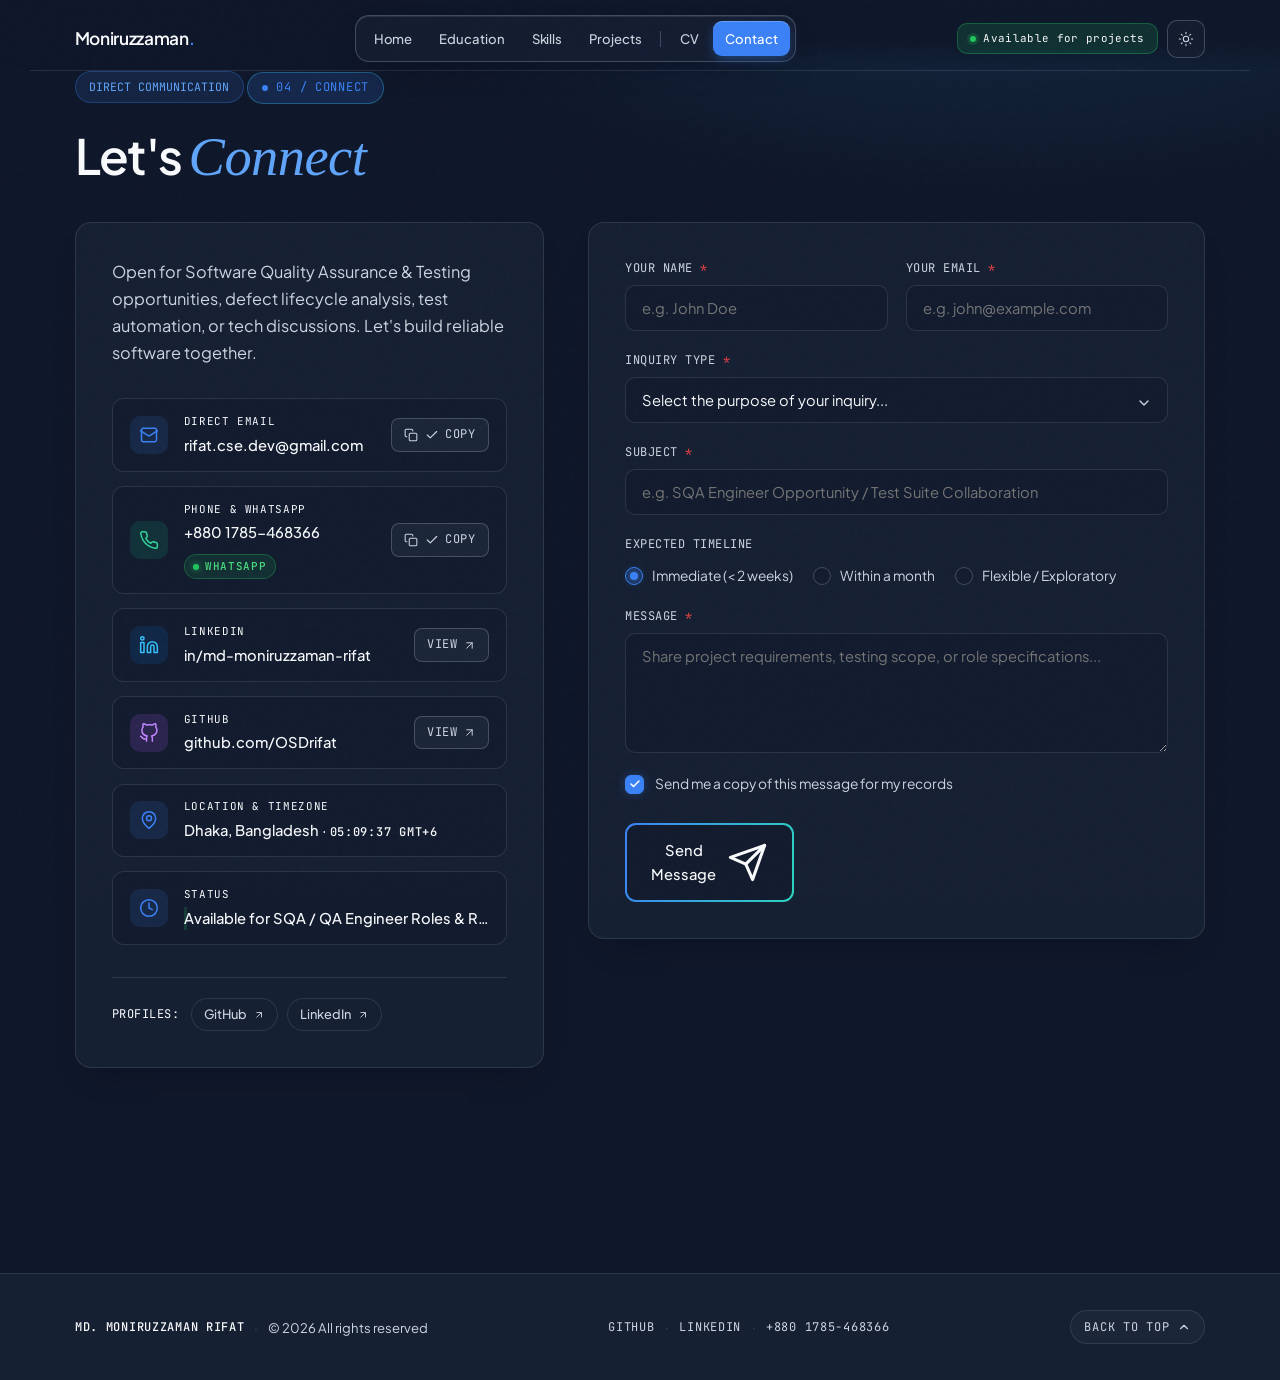
==== contact.html @ f6338078 "Implement multi-page architecture with education, projects, contact pages and STLC workflow" ====
<!DOCTYPE html>
<html lang="en" data-theme="dark">
<head>
  <meta charset="UTF-8" />
  <meta name="viewport" content="width=device-width, initial-scale=1.0" />
  <title>Contact &amp; Connect — Md. Moniruzzaman Rifat</title>
  <meta
    name="description"
    content="Get in touch with Md. Moniruzzaman Rifat for Software Quality Assurance, testing collaboration, remote projects, and tech inquiries."
  />

  <link rel="icon" type="image/svg+xml" href="favicon.svg" />

  <!-- Preconnect to Google Fonts -->
  <link rel="preconnect" href="https://fonts.googleapis.com" />
  <link rel="preconnect" href="https://fonts.gstatic.com" crossorigin />
  <link
    href="https://fonts.googleapis.com/css2?family=Plus+Jakarta+Sans:ital,wght@0,300;0,400;0,500;0,600;0,700;0,800;1,400;1,600&family=JetBrains+Mono:wght@400;500;600&display=swap"
    rel="stylesheet"
  />

  <link rel="stylesheet" href="css/styles.css?v=43" />
</head>
<body data-page="contact">
  <!-- Subtle paper-grain texture -->
  <div class="grain-overlay" aria-hidden="true"></div>

  <!-- =======================================================================
       Header / Floating Architectural Dock Navigation
       ======================================================================= -->
  <header class="site-header">
    <div class="container header-inner">
      <a href="index.html" class="brand" aria-label="Home">
        <span id="brand-name">Moniruzzaman</span><span class="brand-dot">.</span>
      </a>

      <nav class="nav-dock" aria-label="Primary Navigation">
        <div class="dock-track" id="dock-track">
          <span class="dock-indicator" id="dock-indicator" aria-hidden="true"></span>
          <a href="index.html" class="dock-link">Home</a>
          <a href="education.html" class="dock-link">Education</a>
          <a href="index.html#skills" class="dock-link">Skills</a>
          <a href="projects.html" class="dock-link">Projects</a>
          <span class="dock-divider" aria-hidden="true"></span>
          <a href="index.html#top" class="dock-link" id="dock-cv">CV</a>
          <a href="contact.html" class="dock-link is-active" aria-current="page">Contact</a>
        </div>
      </nav>

      <div class="header-actions">
        <div class="availability-pill" title="Current work status">
          <span class="status-dot" aria-hidden="true"></span>
          <span class="availability-text" id="availability-text">Available for projects</span>
        </div>

        <button
          type="button"
          class="icon-btn"
          id="theme-toggle"
          aria-label="Toggle color theme"
          title="Toggle theme (T)"
        >
          <!-- Sun Icon -->
          <svg id="icon-sun" viewBox="0 0 24 24" fill="none" stroke="currentColor" stroke-width="1.6" stroke-linecap="round" stroke-linejoin="round" style="display: none;">
            <circle cx="12" cy="12" r="4"></circle>
            <path d="M12 2v2M12 20v2M4.93 4.93l1.41 1.41M17.66 17.66l1.41 1.41M2 12h2M20 12h2M6.34 17.66l-1.41 1.41M19.07 4.93l-1.41 1.41"></path>
          </svg>
          <!-- Moon Icon -->
          <svg id="icon-moon" viewBox="0 0 24 24" fill="none" stroke="currentColor" stroke-width="1.6" stroke-linecap="round" stroke-linejoin="round">
            <path d="M21 12.79A9 9 0 1 1 11.21 3 7 7 0 0 0 21 12.79z"></path>
          </svg>
        </button>

        <button
          type="button"
          class="icon-btn menu-toggle"
          id="menu-toggle"
          aria-label="Open navigation menu"
          aria-expanded="false"
          aria-controls="mobile-drawer"
        >
          <svg viewBox="0 0 24 24" fill="none" stroke="currentColor" stroke-width="1.6" stroke-linecap="round">
            <line x1="4" y1="8" x2="20" y2="8"></line>
            <line x1="4" y1="16" x2="20" y2="16"></line>
          </svg>
        </button>
      </div>
    </div>

    <!-- Mobile Navigation Drawer -->
    <div class="mobile-drawer" id="mobile-drawer">
      <div class="container mobile-drawer-inner">
        <a href="index.html" class="drawer-link">Home</a>
        <a href="education.html" class="drawer-link">Education</a>
        <a href="index.html#skills" class="drawer-link">Skills</a>
        <a href="projects.html" class="drawer-link">Projects</a>
        <a href="contact.html" class="drawer-link is-active" aria-current="page">Contact</a>
      </div>
    </div>
  </header>

  <!-- =======================================================================
       Main Content — Dedicated Contact Page
       ======================================================================= -->
  <main>
    <section id="contact" class="container section-block page-header-spacing" aria-labelledby="contact-title">
      <div class="skills-header reveal-on-scroll">
        <div>
          <span class="subpage-badge">DIRECT COMMUNICATION</span>
          <p class="hero-eyebrow mono" id="contact-eyebrow">03 / Connect</p>
          <h1 class="section-title" id="contact-title">
            Let's <em>Connect</em>
          </h1>
        </div>
      </div>

      <div class="contact-layout">
        <!-- Left Column: Direct Channels & Verified Handles -->
        <div class="contact-info-card reveal-on-scroll">
          <p class="contact-lead" id="contact-lead">
            Open for Software Quality Assurance &amp; Testing opportunities, defect lifecycle analysis, test automation, or tech discussions. Let's build reliable software together.
          </p>

          <div class="contact-channels">
            <!-- Direct Email Card with One-Click Copy -->
            <div class="contact-channel-item">
              <div class="contact-channel-icon" aria-hidden="true">
                <svg viewBox="0 0 24 24" fill="none" stroke="currentColor" stroke-width="1.8" stroke-linecap="round" stroke-linejoin="round">
                  <rect x="3" y="4" width="18" height="16" rx="2"></rect>
                  <path d="m22 7-8.97 5.7a1.94 1.94 0 0 1-2.06 0L2 7"></path>
                </svg>
              </div>
              <div class="contact-channel-body">
                <span class="contact-channel-label mono">Direct Email</span>
                <a href="mailto:rifat.cse.dev@gmail.com" class="contact-channel-val" id="contact-email-link">rifat.cse.dev@gmail.com</a>
              </div>
              <button type="button" class="contact-copy-btn" id="contact-copy-btn" title="Copy email address" aria-label="Copy email address">
                <svg class="copy-icon-idle" viewBox="0 0 24 24" fill="none" stroke="currentColor" stroke-width="1.8" stroke-linecap="round" stroke-linejoin="round">
                  <rect x="9" y="9" width="13" height="13" rx="2" ry="2"></rect>
                  <path d="M5 15H4a2 2 0 0 1-2-2V4a2 2 0 0 1 2-2h9a2 2 0 0 1 2 2v1"></path>
                </svg>
                <svg class="copy-icon-done" viewBox="0 0 24 24" fill="none" stroke="currentColor" stroke-width="2" stroke-linecap="round" stroke-linejoin="round" hidden>
                  <polyline points="20 6 9 17 4 12"></polyline>
                </svg>
                <span class="copy-text mono" id="contact-copy-text">Copy</span>
              </button>
            </div>

            <!-- Phone & WhatsApp Card with One-Click Copy & Direct WhatsApp Link -->
            <div class="contact-channel-item">
              <div class="contact-channel-icon contact-icon-phone" aria-hidden="true">
                <svg viewBox="0 0 24 24" fill="none" stroke="currentColor" stroke-width="1.8" stroke-linecap="round" stroke-linejoin="round">
                  <path d="M22 16.92v3a2 2 0 0 1-2.18 2 19.79 19.79 0 0 1-8.63-3.07 19.5 19.5 0 0 1-6-6 19.79 19.79 0 0 1-3.07-8.67A2 2 0 0 1 4.11 2h3a2 2 0 0 1 2 1.72 12.84 12.84 0 0 0 .7 2.81 2 2 0 0 1-.45 2.11L8.09 9.91a16 16 0 0 0 6 6l1.27-1.27a2 2 0 0 1 2.11-.45 12.84 12.84 0 0 0 2.81.7A2 2 0 0 1 22 16.92z"></path>
                </svg>
              </div>
              <div class="contact-channel-body">
                <span class="contact-channel-label mono">Phone &amp; WhatsApp</span>
                <div class="contact-channel-val-group">
                  <a href="tel:+8801785468366" class="contact-channel-val" id="contact-phone-link">+880 1785-468366</a>
                  <a href="https://wa.me/8801785468366" target="_blank" rel="noopener noreferrer" class="contact-wa-pill mono" title="Direct chat on WhatsApp">
                    <span class="wa-dot" aria-hidden="true"></span>WhatsApp
                  </a>
                </div>
              </div>
              <button type="button" class="contact-copy-btn" id="contact-copy-phone-btn" title="Copy phone number" aria-label="Copy phone number">
                <svg class="copy-icon-idle" viewBox="0 0 24 24" fill="none" stroke="currentColor" stroke-width="1.8" stroke-linecap="round" stroke-linejoin="round">
                  <rect x="9" y="9" width="13" height="13" rx="2" ry="2"></rect>
                  <path d="M5 15H4a2 2 0 0 1-2-2V4a2 2 0 0 1 2-2h9a2 2 0 0 1 2 2v1"></path>
                </svg>
                <svg class="copy-icon-done" viewBox="0 0 24 24" fill="none" stroke="currentColor" stroke-width="2" stroke-linecap="round" stroke-linejoin="round" hidden>
                  <polyline points="20 6 9 17 4 12"></polyline>
                </svg>
                <span class="copy-text mono" id="contact-copy-phone-text">Copy</span>
              </button>
            </div>

            <!-- LinkedIn Profile Card -->
            <div class="contact-channel-item">
              <div class="contact-channel-icon contact-icon-linkedin" aria-hidden="true">
                <svg viewBox="0 0 24 24" fill="none" stroke="currentColor" stroke-width="1.8" stroke-linecap="round" stroke-linejoin="round">
                  <path d="M16 8a6 6 0 0 1 6 6v7h-4v-7a2 2 0 0 0-2-2 2 2 0 0 0-2 2v7h-4v-7a6 6 0 0 1 6-6z"></path>
                  <rect x="2" y="9" width="4" height="12"></rect>
                  <circle cx="4" cy="4" r="2"></circle>
                </svg>
              </div>
              <div class="contact-channel-body">
                <span class="contact-channel-label mono">LinkedIn</span>
                <a href="https://www.linkedin.com/in/md-moniruzzaman-rifat-4876a92b9/" target="_blank" rel="noopener noreferrer" class="contact-channel-val" id="contact-linkedin-link">
                  in/md-moniruzzaman-rifat
                </a>
              </div>
              <a href="https://www.linkedin.com/in/md-moniruzzaman-rifat-4876a92b9/" target="_blank" rel="noopener noreferrer" class="contact-channel-action-btn mono" title="Open LinkedIn Profile">
                <span>View</span>
                <svg viewBox="0 0 24 24" fill="none" stroke="currentColor" stroke-width="1.8" stroke-linecap="round" stroke-linejoin="round">
                  <line x1="7" y1="17" x2="17" y2="7"></line>
                  <polyline points="7 7 17 7 17 17"></polyline>
                </svg>
              </a>
            </div>

            <!-- GitHub Profile Card -->
            <div class="contact-channel-item">
              <div class="contact-channel-icon contact-icon-github" aria-hidden="true">
                <svg viewBox="0 0 24 24" fill="none" stroke="currentColor" stroke-width="1.8" stroke-linecap="round" stroke-linejoin="round">
                  <path d="M9 19c-5 1.5-5-2.5-7-3m14 6v-3.87a3.37 3.37 0 0 0-.94-2.61c3.14-.35 6.44-1.54 6.44-7A5.44 5.44 0 0 0 20 4.77 5.07 5.07 0 0 0 19.91 1S18.73.65 16 2.48a13.38 13.38 0 0 0-7 0C6.27.65 5.09 1 5.09 1A5.07 5.07 0 0 0 5 4.77a5.44 5.44 0 0 0-1.5 3.78c0 5.42 3.3 6.61 6.44 7A3.37 3.37 0 0 0 9 18.13V22"></path>
                </svg>
              </div>
              <div class="contact-channel-body">
                <span class="contact-channel-label mono">GitHub</span>
                <a href="https://github.com/OSDrifat?tab=overview&from=2026-10-01&to=2026-10-21" target="_blank" rel="noopener noreferrer" class="contact-channel-val" id="contact-github-link">
                  github.com/OSDrifat
                </a>
              </div>
              <a href="https://github.com/OSDrifat?tab=overview&from=2026-10-01&to=2026-10-21" target="_blank" rel="noopener noreferrer" class="contact-channel-action-btn mono" title="Open GitHub Profile">
                <span>View</span>
                <svg viewBox="0 0 24 24" fill="none" stroke="currentColor" stroke-width="1.8" stroke-linecap="round" stroke-linejoin="round">
                  <line x1="7" y1="17" x2="17" y2="7"></line>
                  <polyline points="7 7 17 7 17 17"></polyline>
                </svg>
              </a>
            </div>

            <!-- Location & Timezone Card -->
            <div class="contact-channel-item">
              <div class="contact-channel-icon" aria-hidden="true">
                <svg viewBox="0 0 24 24" fill="none" stroke="currentColor" stroke-width="1.8" stroke-linecap="round" stroke-linejoin="round">
                  <path d="M20 10c0 6-8 12-8 12s-8-6-8-12a8 8 0 0 1 16 0Z"></path>
                  <circle cx="12" cy="10" r="3"></circle>
                </svg>
              </div>
              <div class="contact-channel-body">
                <span class="contact-channel-label mono">Location &amp; Timezone</span>
                <span class="contact-channel-val">Dhaka, Bangladesh · <span class="mono tabular" id="contact-live-clock">--:--:-- GMT+6</span></span>
              </div>
            </div>

            <!-- Availability Status Badge -->
            <div class="contact-channel-item">
              <div class="contact-channel-icon" aria-hidden="true">
                <svg viewBox="0 0 24 24" fill="none" stroke="currentColor" stroke-width="1.8" stroke-linecap="round" stroke-linejoin="round">
                  <circle cx="12" cy="12" r="10"></circle>
                  <polyline points="12 6 12 12 16 14"></polyline>
                </svg>
              </div>
              <div class="contact-channel-body">
                <span class="contact-channel-label mono">Status</span>
                <span class="contact-channel-val">
                  <span class="status-dot" aria-hidden="true"></span>
                  Available for SQA / QA Engineer Roles &amp; Remote Projects
                </span>
              </div>
            </div>
          </div>

          <!-- Social Links Pill Row -->
          <div class="contact-socials-row">
            <span class="mono contact-socials-label">Profiles:</span>
            <div class="contact-socials-list" id="contact-socials-list"></div>
          </div>
        </div>

        <!-- Right Column: Interactive Form -->
        <div class="contact-form-card reveal-on-scroll">
          <form class="contact-form" id="contact-form" novalidate>
            <div class="form-row">
              <div class="form-group">
                <label for="contact-name" class="form-label mono">Your Name <span class="req">*</span></label>
                <input
                  type="text"
                  id="contact-name"
                  name="name"
                  class="form-input"
                  placeholder="e.g. John Doe"
                  required
                  autocomplete="name"
                />
              </div>
              <div class="form-group">
                <label for="contact-sender-email" class="form-label mono">Your Email <span class="req">*</span></label>
                <input
                  type="email"
                  id="contact-sender-email"
                  name="email"
                  class="form-input"
                  placeholder="e.g. john@example.com"
                  required
                  autocomplete="email"
                />
              </div>
            </div>

            <!-- Inquiry Type Dropdown (<select>) -->
            <div class="form-group">
              <label for="contact-inquiry" class="form-label mono">Inquiry Type <span class="req">*</span></label>
              <div class="select-wrapper">
                <select id="contact-inquiry" name="inquiry_type" class="form-input form-select" required>
                  <option value="" disabled selected>Select the purpose of your inquiry...</option>
                  <option value="sqa-automation">Software QA &amp; Automation Testing</option>
                  <option value="sqa-manual">Manual Testing &amp; Bug Documentation</option>
                  <option value="web-dev">Web Development &amp; Full-Stack Project</option>
                  <option value="contract">Freelance / Contract Opportunity</option>
                  <option value="general">General Tech Inquiry / Discussion</option>
                </select>
                <span class="select-chevron" aria-hidden="true">
                  <svg viewBox="0 0 24 24" fill="none" stroke="currentColor" stroke-width="2" stroke-linecap="round" stroke-linejoin="round">
                    <polyline points="6 9 12 15 18 9"></polyline>
                  </svg>
                </span>
              </div>
            </div>

            <div class="form-group">
              <label for="contact-subject" class="form-label mono">Subject <span class="req">*</span></label>
              <input
                type="text"
                id="contact-subject"
                name="subject"
                class="form-input"
                placeholder="e.g. SQA Engineer Opportunity / Test Suite Collaboration"
                required
              />
            </div>

            <!-- Project Timeline Radio Buttons (<input type="radio">) -->
            <div class="form-group">
              <span class="form-label mono">Expected Timeline</span>
              <div class="form-radios" role="radiogroup" aria-label="Expected Timeline">
                <label class="radio-label">
                  <input type="radio" name="project_timeline" value="immediate" class="radio-input" checked />
                  <span class="radio-custom" aria-hidden="true"></span>
                  <span class="radio-text">Immediate (&lt; 2 weeks)</span>
                </label>
                <label class="radio-label">
                  <input type="radio" name="project_timeline" value="within-a-month" class="radio-input" />
                  <span class="radio-custom" aria-hidden="true"></span>
                  <span class="radio-text">Within a month</span>
                </label>
                <label class="radio-label">
                  <input type="radio" name="project_timeline" value="flexible" class="radio-input" />
                  <span class="radio-custom" aria-hidden="true"></span>
                  <span class="radio-text">Flexible / Exploratory</span>
                </label>
              </div>
            </div>

            <div class="form-group">
              <label for="contact-message" class="form-label mono">Message <span class="req">*</span></label>
              <textarea
                id="contact-message"
                name="message"
                class="form-input form-textarea"
                rows="5"
                placeholder="Share project requirements, testing scope, or role specifications..."
                required
              ></textarea>
            </div>

            <!-- Checkbox (<input type="checkbox">) -->
            <div class="form-group">
              <label class="checkbox-label" for="contact-send-copy">
                <input type="checkbox" id="contact-send-copy" name="send_copy" class="checkbox-input" checked />
                <span class="checkbox-custom" aria-hidden="true">
                  <svg viewBox="0 0 24 24" fill="none" stroke="currentColor" stroke-width="3" stroke-linecap="round" stroke-linejoin="round">
                    <polyline points="20 6 9 17 4 12"></polyline>
                  </svg>
                </span>
                <span class="checkbox-text">Send me a copy of this message for my records</span>
              </label>
            </div>

            <div class="form-footer">
              <button type="submit" class="btn btn-primary" id="contact-submit-btn">
                <span>Send Message</span>
                <svg viewBox="0 0 24 24" fill="none" stroke="currentColor" stroke-width="1.8" stroke-linecap="round" stroke-linejoin="round">
                  <line x1="22" y1="2" x2="11" y2="13"></line>
                  <polygon points="22 2 15 22 11 13 2 9 22 2"></polygon>
                </svg>
              </button>

              <p class="form-status mono" id="contact-form-status" role="status" aria-live="polite"></p>
            </div>
          </form>
        </div>
      </div>
    </section>
  </main>

  <!-- =====================================================================
       Site Footer
       ===================================================================== -->
  <footer class="site-footer">
    <div class="container footer-inner">
      <div class="footer-left">
        <span class="mono footer-brand">Md. Moniruzzaman Rifat</span>
        <span class="footer-dot" aria-hidden="true">·</span>
        <span class="footer-copy">© 2026 All rights reserved</span>
      </div>
      <div class="footer-links">
        <a href="https://github.com/OSDrifat?tab=overview&from=2026-10-01&to=2026-10-21" target="_blank" rel="noopener noreferrer" class="footer-link mono">GitHub</a>
        <span class="footer-dot" aria-hidden="true">·</span>
        <a href="https://www.linkedin.com/in/md-moniruzzaman-rifat-4876a92b9/" target="_blank" rel="noopener noreferrer" class="footer-link mono">LinkedIn</a>
        <span class="footer-dot" aria-hidden="true">·</span>
        <a href="tel:+8801785468366" class="footer-link mono">+880 1785-468366</a>
      </div>
      <div class="footer-right">
        <a href="#top" class="back-to-top mono" id="back-to-top" aria-label="Back to top of page">
          <span>Back to Top</span>
          <svg viewBox="0 0 24 24" fill="none" stroke="currentColor" stroke-width="2" stroke-linecap="round" stroke-linejoin="round">
            <polyline points="18 15 12 9 6 15"></polyline>
          </svg>
        </a>
      </div>
    </div>
  </footer>

  <script src="js/config.js?v=43"></script>
  <script src="js/main.js?v=43"></script>
</body>
</html>
---- css/styles.css ----
/* ==========================================================================
   Portfolio Design System — Editorial Minimalist & Swiss Craft
   Built without generic gradients, neon glows, or template clutter.
   ========================================================================== */

:root {
  /* Light Theme: Cool Studio Slate-Blue Canvas & Crisp White Surfaces */
  --bg: #e4ecf7;
  --bg-glow: radial-gradient(960px 440px at 78% -8%, rgba(37, 99, 235, 0.12), transparent 70%);
  --surface: #ffffff;
  --surface-hover: #f1f5f9;
  --ink: #0f172a;
  --ink-muted: #475569;
  --ink-subtle: #64748b;
  --hairline: rgba(15, 23, 42, 0.12);
  --hairline-strong: rgba(15, 23, 42, 0.24);
  --accent: #2563eb;
  --accent-hover: #1d4ed8;
  --accent-soft: #eff6ff;
  --accent-border: #bfdbfe;
  --accent-ink: #ffffff;
  --status-dot: #16a34a;
  --status-soft: rgba(22, 163, 74, 0.12);
  --status-border: rgba(22, 163, 74, 0.3);

  /* Typography */
  --font-display: "Bricolage Grotesque", "Plus Jakarta Sans", sans-serif;
  --font-sans: "Plus Jakarta Sans", -apple-system, BlinkMacSystemFont, "Segoe UI", sans-serif;
  --font-serif: "Instrument Serif", Georgia, "Times New Roman", serif;
  --font-mono: "JetBrains Mono", ui-monospace, SFMono-Regular, Menlo, monospace;

  /* Spacing & Layout */
  --container: 1220px;
  --gutter: clamp(1.25rem, 3.5vw, 3rem);
  --ease-out: cubic-bezier(0.16, 1, 0.3, 1);
}

[data-theme="dark"] {
  /* Dark Theme (Default): Deep Midnight Navy & Crisp Sky-Blue Accent */
  --bg: #0f172a;
  --bg-glow: radial-gradient(960px 440px at 78% -8%, rgba(56, 189, 248, 0.14), transparent 70%);
  --surface: #162033;
  --surface-hover: #1e293b;
  --ink: #f8fafc;
  --ink-muted: #cbd5e1;
  --ink-subtle: #94a3b8;
  --hairline: rgba(148, 163, 184, 0.18);
  --hairline-strong: rgba(148, 163, 184, 0.34);
  --accent: #3b82f6;
  --accent-hover: #60a5fa;
  --accent-soft: rgba(59, 130, 246, 0.16);
  --accent-border: rgba(56, 189, 248, 0.35);
  --accent-ink: #ffffff;
  --status-dot: #22c55e;
  --status-soft: rgba(34, 197, 94, 0.14);
  --status-border: rgba(34, 197, 94, 0.32);
}

/* Reset */
*,
*::before,
*::after {
  box-sizing: border-box;
  margin: 0;
  padding: 0;
}

html {
  font-size: 16px;
  scroll-behavior: smooth;
  -webkit-font-smoothing: antialiased;
  -moz-osx-font-smoothing: grayscale;
}

body {
  background-color: var(--bg);
  background-image: var(--bg-glow);
  background-repeat: no-repeat;
  color: var(--ink);
  font-family: var(--font-sans);
  line-height: 1.6;
  min-height: 100dvh;
  display: flex;
  flex-direction: column;
  overflow-x: hidden;
  transition: background-color 0.35s var(--ease-out), color 0.35s var(--ease-out);
}

/* Subtle surface texture */
.grain-overlay {
  position: fixed;
  inset: 0;
  pointer-events: none;
  z-index: 999;
  opacity: 0.015;
  background-image: url("data:image/svg+xml,%3Csvg viewBox='0 0 200 200' xmlns='http://www.w3.org/2000/svg'%3E%3Cfilter id='n'%3E%3CfeTurbulence type='fractalNoise' baseFrequency='0.85' numOctaves='3' stitchTiles='stitch'/%3E%3C/filter%3E%3Crect width='100%25' height='100%25' filter='url(%23n)'/%3E%3C/svg%3E");
}

a {
  color: inherit;
  text-decoration: none;
}

button {
  font: inherit;
  color: inherit;
  background: none;
  border: none;
  cursor: pointer;
}

:focus-visible {
  outline: 2px solid var(--accent);
  outline-offset: 3px;
}

.container {
  width: 100%;
  max-width: var(--container);
  margin-inline: auto;
  padding-inline: var(--gutter);
}

.mono {
  font-family: var(--font-mono);
  font-size: 0.75rem;
  letter-spacing: 0.06em;
  text-transform: uppercase;
}

.tabular {
  font-variant-numeric: tabular-nums;
}

/* ==========================================================================
   Header / Floating Architectural Dock Navigation
   ========================================================================== */
.site-header {
  position: sticky;
  top: 0;
  z-index: 50;
  padding-block: 0.95rem 0.5rem;
  background: linear-gradient(to bottom, color-mix(in srgb, var(--bg) 92%, transparent) 60%, transparent);
  pointer-events: none;
}

.header-inner {
  display: flex;
  align-items: center;
  justify-content: space-between;
  gap: 1rem;
  pointer-events: auto;
}

.brand {
  display: inline-flex;
  align-items: baseline;
  gap: 0;
  font-weight: 600;
  font-size: 1.08rem;
  letter-spacing: -0.02em;
  flex-shrink: 0;
}

.brand-dot {
  color: var(--accent);
}

/* Architectural Floating Segmented Dock */
.nav-dock {
  display: inline-flex;
  align-items: center;
  padding: 5px;
  border-radius: 14px;
  background-color: color-mix(in srgb, var(--surface) 84%, transparent);
  backdrop-filter: blur(18px);
  -webkit-backdrop-filter: blur(18px);
  border: 1px solid var(--hairline-strong);
  box-shadow:
    inset 0 1px 0 rgba(255, 255, 255, 0.09),
    0 12px 30px -10px rgba(2, 6, 23, 0.35);
}

[data-theme="light"] .nav-dock {
  background-color: color-mix(in srgb, var(--surface) 90%, transparent);
  box-shadow:
    inset 0 1px 0 rgba(255, 255, 255, 0.9),
    0 10px 28px -10px rgba(15, 23, 42, 0.14);
}

.dock-track {
  position: relative;
  display: flex;
  align-items: center;
  gap: 2px;
}

/* Sliding Active Pill Indicator */
.dock-indicator {
  position: absolute;
  top: 0;
  left: 0;
  height: 100%;
  width: 0;
  border-radius: 9px;
  background-color: var(--accent);
  box-shadow:
    inset 0 1px 0 rgba(255, 255, 255, 0.22),
    0 4px 12px -2px color-mix(in srgb, var(--accent) 45%, transparent);
  transition: transform 0.38s var(--ease-out), width 0.38s var(--ease-out), opacity 0.2s ease;
  pointer-events: none;
  z-index: 0;
  opacity: 0;
}

.dock-indicator.is-ready {
  opacity: 1;
}

.dock-link {
  position: relative;
  z-index: 1;
  padding: 0.44rem 0.78rem;
  border-radius: 9px;
  font-size: 0.82rem;
  font-weight: 500;
  letter-spacing: -0.005em;
  color: var(--ink-muted);
  white-space: nowrap;
  transition: color 0.22s var(--ease-out), background-color 0.22s var(--ease-out);
}

.dock-link:not(.is-active):hover {
  color: var(--ink);
  background-color: color-mix(in srgb, var(--ink) 6%, transparent);
}

.dock-link.is-active,
.dock-link[aria-current="page"] {
  color: var(--accent-ink);
  background-color: transparent;
}

.dock-divider {
  width: 1px;
  height: 16px;
  background-color: var(--hairline-strong);
  margin-inline: 4px;
  flex-shrink: 0;
}

.header-actions {
  display: flex;
  align-items: center;
  gap: 0.6rem;
  flex-shrink: 0;
}

.availability-pill {
  display: inline-flex;
  align-items: center;
  gap: 0.45rem;
  padding: 0.38rem 0.75rem;
  background-color: var(--status-soft);
  border: 1px solid var(--status-border);
  border-radius: 10px;
  font-family: var(--font-mono);
  font-size: 0.68rem;
  letter-spacing: 0.03em;
  color: var(--ink);
}

.status-dot {
  width: 6px;
  height: 6px;
  border-radius: 50%;
  background-color: var(--status-dot);
  box-shadow: 0 0 0 3px color-mix(in srgb, var(--status-dot) 18%, transparent);
  flex-shrink: 0;
}

.icon-btn {
  width: 38px;
  height: 38px;
  border-radius: 10px;
  border: 1px solid var(--hairline-strong);
  background-color: color-mix(in srgb, var(--surface) 84%, transparent);
  display: inline-flex;
  align-items: center;
  justify-content: center;
  color: var(--ink-muted);
  transition: border-color 0.25s var(--ease-out), color 0.25s var(--ease-out), background-color 0.25s var(--ease-out);
}

.icon-btn:hover {
  color: var(--ink);
  border-color: var(--accent);
  background-color: var(--surface-hover);
}

.icon-btn svg {
  width: 16px;
  height: 16px;
}

.menu-toggle {
  display: none;
}

/* Mobile Drawer */
.mobile-drawer {
  display: none;
  margin-top: 0.5rem;
  margin-inline: var(--gutter);
  border-radius: 14px;
  border: 1px solid var(--hairline-strong);
  background-color: var(--surface);
  box-shadow: 0 18px 40px -12px rgba(2, 6, 23, 0.4);
  pointer-events: auto;
}

.mobile-drawer.is-open {
  display: block;
}

.mobile-drawer-inner {
  padding: 1rem;
  display: grid;
  grid-template-columns: repeat(2, minmax(0, 1fr));
  gap: 0.5rem;
}

.drawer-link {
  padding: 0.6rem 0.85rem;
  border-radius: 9px;
  font-size: 0.92rem;
  font-weight: 500;
  color: var(--ink-muted);
  border: 1px solid transparent;
  transition: color 0.2s var(--ease-out), background-color 0.2s var(--ease-out);
}

.drawer-link:hover {
  color: var(--ink);
  background-color: var(--surface-hover);
}

.drawer-link.is-active,
.drawer-link[aria-current="page"] {
  background-color: var(--accent);
  color: var(--accent-ink);
}

/* ==========================================================================
   Home Hero Section
   ========================================================================== */
.hero-section {
  scroll-margin-top: 90px;
  display: flex;
  flex-direction: column;
  padding-block: clamp(1.5rem, 3vw, 2.5rem) clamp(3rem, 5vw, 4.25rem);
}

/* Metadata Bar */
.meta-bar {
  display: flex;
  flex-wrap: wrap;
  align-items: center;
  justify-content: space-between;
  gap: 0.75rem 1.5rem;
  padding-bottom: 1.25rem;
  border-bottom: 1px solid var(--hairline);
  color: var(--ink-subtle);
}

.meta-group {
  display: flex;
  align-items: center;
  flex-wrap: wrap;
  gap: 0.65rem 1.25rem;
}

.meta-sep {
  opacity: 0.4;
}

.live-clock {
  color: var(--ink-muted);
}

/* Asymmetric 12-Col Hero Grid */
.hero-grid {
  display: grid;
  grid-template-columns: minmax(0, 1.55fr) minmax(0, 0.85fr);
  gap: clamp(2.5rem, 5vw, 5rem);
  align-items: start;
  padding-block: clamp(2.5rem, 6vw, 5rem);
}

.hero-eyebrow {
  display: inline-flex;
  align-items: center;
  gap: 0.55rem;
  padding: 0.35rem 0.85rem;
  background-color: var(--accent-soft);
  border: 1px solid var(--accent-border);
  border-radius: 999px;
  color: var(--accent);
  margin-bottom: 1.5rem;
}

.hero-eyebrow::before {
  content: "";
  width: 6px;
  height: 6px;
  border-radius: 50%;
  background-color: var(--accent);
}

.hero-headline {
  display: flex;
  flex-direction: column;
  align-items: flex-start;
  gap: 0.2rem;
  margin: 0;
  color: var(--ink);
}

.headline-kicker {
  display: inline-flex;
  align-items: center;
  gap: 0.65rem;
  font-family: var(--font-serif);
  font-style: italic;
  font-weight: 400;
  font-size: clamp(1.35rem, 2.2vw, 1.9rem);
  line-height: 1.2;
  letter-spacing: 0.01em;
  color: var(--ink-muted);
}

.headline-kicker::after {
  content: "";
  width: 34px;
  height: 1px;
  background-color: var(--hairline-strong);
}

.headline-main {
  font-family: var(--font-display);
  font-size: clamp(1.95rem, 4.6vw, 4.05rem);
  font-weight: 600;
  line-height: 1.02;
  letter-spacing: -0.04em;
  color: var(--ink);
}

.headline-accent {
  position: relative;
  display: inline-block;
  margin-top: 0.12em;
  padding: 0.02em 0.28em 0.06em 0.22em;
  font-family: var(--font-serif);
  font-style: italic;
  font-weight: 400;
  font-size: clamp(2.55rem, 5.4vw, 4.75rem);
  line-height: 0.98;
  letter-spacing: -0.015em;
  color: var(--accent-hover);
  background-color: var(--accent-soft);
  transition: background-color 0.3s var(--ease-out), transform 0.3s var(--ease-out);
}

[data-theme="light"] .headline-accent {
  color: var(--accent);
}

/* Precision QA Inspector Corner Reticles */
.headline-accent .corner {
  position: absolute;
  width: 10px;
  height: 10px;
  border-color: var(--accent);
  border-style: solid;
  pointer-events: none;
  transition: transform 0.32s var(--ease-out);
}

.headline-accent .corner.tl {
  top: -2px;
  left: -2px;
  border-width: 1.5px 0 0 1.5px;
}

.headline-accent .corner.tr {
  top: -2px;
  right: -2px;
  border-width: 1.5px 1.5px 0 0;
}

.headline-accent .corner.bl {
  bottom: -2px;
  left: -2px;
  border-width: 0 0 1.5px 1.5px;
}

.headline-accent .corner.br {
  bottom: -2px;
  right: -2px;
  border-width: 0 1.5px 1.5px 0;
}

.headline-accent:hover .corner.tl { transform: translate(-3px, -3px); }
.headline-accent:hover .corner.tr { transform: translate(3px, -3px); }
.headline-accent:hover .corner.bl { transform: translate(-3px, 3px); }
.headline-accent:hover .corner.br { transform: translate(3px, 3px); }

.hero-bio {
  margin-top: 1.85rem;
  max-width: 52ch;
  font-size: clamp(1rem, 1.35vw, 1.15rem);
  line-height: 1.65;
  color: var(--ink-muted);
}

/* CTA Row */
.hero-actions {
  margin-top: 2.35rem;
  display: flex;
  flex-wrap: wrap;
  align-items: center;
  gap: 0.9rem 1.15rem;
}

.btn-primary {
  --btn-fill: #131c2e;
  position: relative;
  overflow: hidden;
  display: inline-flex;
  align-items: center;
  gap: 0.65rem;
  padding: 0.85rem 1.5rem;
  font-size: 0.92rem;
  font-weight: 500;
  color: #f8fafc;
  border-radius: 11px;
  border: 2px solid transparent;
  background:
    linear-gradient(var(--btn-fill), var(--btn-fill)) padding-box,
    linear-gradient(105deg, #3b82f6 0%, #2dd4bf 100%) border-box;
  transform: translate(var(--tx, 0px), var(--ty, 0px));
  transition:
    transform 0.32s var(--ease-out),
    color 0.32s var(--ease-out);
}

[data-theme="light"] .btn-primary {
  --btn-fill: #ffffff;
  color: #0f172a;
  background:
    linear-gradient(var(--btn-fill), var(--btn-fill)) padding-box,
    linear-gradient(105deg, #2563eb 0%, #0d9488 100%) border-box;
}

/* Inverted high-contrast bottom-up curtain inside the gradient border */
.btn-primary::before {
  content: "";
  position: absolute;
  inset: 0;
  border-radius: 9px;
  background-color: var(--ink);
  transform: translateY(104%);
  transition: transform 0.4s var(--ease-out);
  z-index: 0;
}

.btn-primary:hover {
  color: var(--bg);
  transform: translate(var(--tx, 0px), calc(var(--ty, 0px) - 2px));
}

.btn-primary:hover::before {
  transform: translateY(0%);
}

.btn-primary:active {
  transform: translate(var(--tx, 0px), var(--ty, 0px)) scale(0.985);
}

.btn-primary .btn-text-wrap,
.btn-primary .btn-arrow-box {
  position: relative;
  z-index: 1;
}

/* Rolling text flip */
.btn-text-wrap {
  display: inline-grid;
  overflow: hidden;
  line-height: 1.2;
}

.btn-text-wrap span {
  grid-area: 1 / 1;
  transition: transform 0.38s var(--ease-out);
}

.btn-text-back {
  transform: translateY(115%);
}

.btn-primary:hover .btn-text-front {
  transform: translateY(-115%);
}

.btn-primary:hover .btn-text-back {
  transform: translateY(0%);
}

.btn-arrow-box {
  position: relative;
  width: 15px;
  height: 15px;
  display: inline-block;
  overflow: hidden;
  flex-shrink: 0;
}

.btn-arrow-box svg {
  position: absolute;
  inset: 0;
  width: 15px;
  height: 15px;
  transition: transform 0.38s var(--ease-out), opacity 0.28s ease;
}

.btn-arrow-box .arrow-next {
  transform: translate(-14px, -14px);
  opacity: 0;
}

.btn-primary:hover .arrow-current {
  transform: translate(14px, 14px);
  opacity: 0;
}

.btn-primary:hover .arrow-next {
  transform: translate(0, 0);
  opacity: 1;
}

.btn-secondary {
  --sec-fill: var(--surface);
  position: relative;
  overflow: hidden;
  display: inline-flex;
  align-items: center;
  gap: 0.6rem;
  padding: 0.85rem 1.25rem;
  color: var(--ink);
  font-size: 0.9rem;
  font-weight: 500;
  border-radius: 11px;
  border: 1.5px solid transparent;
  background:
    linear-gradient(var(--sec-fill), var(--sec-fill)) padding-box,
    linear-gradient(105deg, #3b82f6 0%, #2dd4bf 100%) border-box;
  transform: translate(var(--tx, 0px), var(--ty, 0px));
  transition:
    transform 0.3s var(--ease-out),
    color 0.28s var(--ease-out);
}

[data-theme="light"] .btn-secondary {
  background:
    linear-gradient(var(--sec-fill), var(--sec-fill)) padding-box,
    linear-gradient(105deg, #2563eb 0%, #0d9488 100%) border-box;
}

/* Crisp 2px architectural bottom progress rail */
.btn-secondary::after {
  content: "";
  position: absolute;
  left: 0;
  right: 0;
  bottom: 0;
  height: 2px;
  background-color: var(--accent);
  transform: scaleX(0);
  transform-origin: left;
  transition: transform 0.38s var(--ease-out);
  z-index: 1;
}

.btn-secondary svg,
.btn-secondary span {
  position: relative;
  z-index: 1;
}

.btn-secondary:hover {
  --sec-fill: var(--surface-hover);
  color: var(--ink);
  transform: translate(var(--tx, 0px), calc(var(--ty, 0px) - 2px));
}

.btn-secondary:hover::after {
  transform: scaleX(1);
}

.btn-secondary:active {
  transform: translate(var(--tx, 0px), var(--ty, 0px)) scale(0.985);
}

.btn-secondary.is-copied,
.btn-secondary.is-copied:hover {
  border-color: var(--status-dot);
  color: var(--status-dot);
  background: var(--status-soft);
}

.btn-secondary.is-copied::after {
  background-color: var(--status-dot);
  transform: scaleX(1);
}

.btn-secondary svg {
  width: 15px;
  height: 15px;
  color: var(--ink-muted);
  transition: transform 0.3s var(--ease-out), color 0.25s ease;
}

.btn-secondary:hover svg {
  color: var(--accent-hover);
  transform: translateY(-1px) scale(1.08);
}

[data-theme="light"] .btn-secondary:hover svg {
  color: var(--accent);
}

.text-cta {
  position: relative;
  display: inline-flex;
  align-items: center;
  gap: 0.35rem;
  font-size: 0.9rem;
  font-weight: 500;
  color: var(--ink-muted);
  padding: 0.55rem 0.2rem;
  transition: color 0.25s var(--ease-out), transform 0.28s var(--ease-out);
}

.text-cta::after {
  content: "";
  position: absolute;
  left: 0;
  right: 0;
  bottom: 0.25rem;
  height: 1.5px;
  background-color: var(--accent);
  transform: scaleX(0);
  transform-origin: left;
  transition: transform 0.34s var(--ease-out);
}

.text-cta .cta-arrow {
  display: inline-block;
  transition: transform 0.3s var(--ease-out), color 0.25s ease;
}

.text-cta:hover {
  color: var(--ink);
  transform: translateY(-1px);
}

.text-cta:hover::after {
  transform: scaleX(1);
}

.text-cta:hover .cta-arrow {
  color: var(--accent-hover);
  transform: translate(3px, -3px);
}

[data-theme="light"] .text-cta:hover .cta-arrow {
  color: var(--accent);
}

.text-cta:active {
  transform: translateY(0) scale(0.985);
}

/* ==========================================================================
   Right Column: Portrait / Spec Card
   ========================================================================== */
.hero-aside {
  display: flex;
  flex-direction: column;
  gap: 1.25rem;
}

.portrait-frame {
  position: relative;
  border: 1px solid var(--hairline-strong);
  border-radius: 14px;
  background-color: var(--surface);
  padding: 0.85rem;
  box-shadow: 0 18px 40px -18px rgba(2, 6, 23, 0.55);
}

[data-theme="light"] .portrait-frame {
  box-shadow: 0 18px 36px -16px rgba(15, 23, 42, 0.14);
}

.portrait-media {
  position: relative;
  aspect-ratio: 1 / 1;
  overflow: hidden;
  border-radius: 9px;
  border: 1px solid var(--accent-border);
  background:
    radial-gradient(circle at 50% 38%, rgba(59, 130, 246, 0.22) 0%, rgba(15, 23, 42, 0.94) 74%),
    linear-gradient(to right, rgba(148, 163, 184, 0.08) 1px, transparent 1px),
    linear-gradient(to bottom, rgba(148, 163, 184, 0.08) 1px, transparent 1px);
  background-size: 100% 100%, 28px 28px, 28px 28px;
  background-color: #0f172a;
  display: flex;
  align-items: center;
  justify-content: center;
}

[data-theme="light"] .portrait-media {
  background:
    radial-gradient(circle at 50% 38%, #ffffff 0%, #dbeafe 85%),
    linear-gradient(to right, rgba(37, 99, 235, 0.08) 1px, transparent 1px),
    linear-gradient(to bottom, rgba(37, 99, 235, 0.08) 1px, transparent 1px);
  background-size: 100% 100%, 28px 28px, 28px 28px;
  background-color: #eff6ff;
}

/* Soft bottom vignette to ground the portrait suit cleanly */
.portrait-media::after {
  content: "";
  position: absolute;
  inset: auto 0 0 0;
  height: 22%;
  background: linear-gradient(to top, rgba(11, 17, 32, 0.42), transparent);
  pointer-events: none;
  z-index: 2;
}

[data-theme="light"] .portrait-media::after {
  background: linear-gradient(to top, rgba(15, 23, 42, 0.12), transparent);
}

.portrait-media img {
  position: relative;
  z-index: 1;
  width: 100%;
  height: 100%;
  object-fit: cover;
  object-position: center bottom;
  display: block;
  filter: contrast(1.03) saturate(1.02);
  transition: transform 0.6s var(--ease-out), filter 0.4s var(--ease-out);
}

.portrait-frame:hover .portrait-media img {
  transform: scale(1.025);
  filter: contrast(1.05) saturate(1.04);
}

/* Clean Typographic Monogram Fallback when no photo is set yet */
.portrait-placeholder {
  width: 100%;
  height: 100%;
  display: flex;
  flex-direction: column;
  align-items: center;
  justify-content: center;
  gap: 0.75rem;
  padding: 2rem;
  text-align: center;
  background-image:
    linear-gradient(to right, var(--accent-border) 1px, transparent 1px),
    linear-gradient(to bottom, var(--accent-border) 1px, transparent 1px);
  background-size: 28px 28px;
}

.placeholder-monogram {
  font-family: var(--font-serif);
  font-style: italic;
  font-size: 4.25rem;
  line-height: 1;
  color: var(--accent);
}

.placeholder-note {
  font-family: var(--font-mono);
  font-size: 0.68rem;
  letter-spacing: 0.06em;
  text-transform: uppercase;
  color: var(--ink-subtle);
  max-width: 24ch;
  line-height: 1.5;
}

/* Spec Table below portrait */
.spec-list {
  border-top: 1px solid var(--hairline);
}

.spec-row {
  display: grid;
  grid-template-columns: 105px 1fr;
  gap: 0.75rem;
  padding-block: 0.75rem;
  border-bottom: 1px solid var(--hairline);
  align-items: baseline;
}

.spec-label {
  color: var(--ink-subtle);
}

.spec-value {
  font-size: 0.875rem;
  color: var(--ink);
  font-weight: 500;
}

/* ==========================================================================
   Section 01 — Education (Editorial Asymmetric Split)
   ========================================================================== */
.section-block {
  scroll-margin-top: 86px;
  border-top: 1px solid var(--hairline);
  padding-block: clamp(4.25rem, 8vw, 6.5rem);
}

.edu-layout {
  display: grid;
  grid-template-columns: minmax(180px, 230px) minmax(0, 1fr);
  gap: clamp(1.5rem, 3vw, 2.5rem);
  align-items: start;
  max-width: 100%;
}

.edu-sidebar {
  position: sticky;
  top: 96px;
}

.section-title {
  font-family: var(--font-display);
  font-size: clamp(2rem, 3.8vw, 3.1rem);
  font-weight: 600;
  line-height: 1.06;
  letter-spacing: -0.035em;
  color: var(--ink);
}

.section-title em {
  font-family: var(--font-serif);
  font-style: italic;
  font-weight: 400;
  letter-spacing: -0.01em;
  font-size: 1.12em;
  color: var(--accent-hover);
}

[data-theme="light"] .section-title em {
  color: var(--accent);
}

/* Academic Degree Ledger Cards */
.edu-content {
  display: flex;
  flex-direction: column;
  gap: 2rem;
  min-width: 0;
  max-width: 100%;
  width: 100%;
}

.edu-list {
  display: flex;
  flex-direction: column;
  gap: 1.15rem;
}

.edu-card {
  position: relative;
  overflow: hidden;
  padding: clamp(1.35rem, 2.5vw, 1.8rem);
  border-radius: 14px;
  background-color: var(--surface);
  border: 1px solid var(--hairline);
  transition:
    transform 0.32s var(--ease-out),
    background-color 0.28s var(--ease-out),
    border-color 0.28s var(--ease-out),
    box-shadow 0.32s var(--ease-out);
}

/* Signature Left Accent Rail on Hover */
.edu-card::before {
  content: "";
  position: absolute;
  left: 0;
  top: 0;
  bottom: 0;
  width: 3px;
  background: linear-gradient(180deg, #3b82f6 0%, #2dd4bf 100%);
  transform: scaleY(0);
  transform-origin: top;
  transition: transform 0.36s var(--ease-out);
}

.edu-card:hover {
  transform: translateY(-2px);
  background-color: var(--surface-hover);
  border-color: var(--hairline-strong);
  box-shadow: 0 14px 32px -18px rgba(2, 6, 23, 0.5);
}

[data-theme="light"] .edu-card:hover {
  box-shadow: 0 14px 30px -16px rgba(15, 23, 42, 0.12);
}

.edu-card:hover::before {
  transform: scaleY(1);
}

.edu-card-top {
  display: flex;
  flex-wrap: wrap;
  align-items: center;
  justify-content: space-between;
  gap: 0.65rem 1rem;
  padding-bottom: 0.9rem;
  border-bottom: 1px solid var(--hairline);
}

.edu-meta-left {
  display: inline-flex;
  align-items: center;
  gap: 0.7rem;
}

.edu-index {
  color: var(--accent-hover);
  font-weight: 500;
}

[data-theme="light"] .edu-index {
  color: var(--accent);
}

.edu-period {
  color: var(--ink-muted);
}

.edu-result {
  display: inline-flex;
  align-items: center;
  gap: 0.45rem;
  padding: 0.24rem 0.7rem;
  border-radius: 999px;
  background-color: rgba(20, 184, 166, 0.14);
  border: 1px solid rgba(45, 212, 191, 0.38);
  font-family: var(--font-mono);
  font-size: 0.69rem;
  letter-spacing: 0.04em;
  color: #99f6e4;
}

[data-theme="light"] .edu-result {
  background-color: rgba(13, 148, 136, 0.1);
  border-color: rgba(13, 148, 136, 0.32);
  color: #0f766e;
}

.edu-result--ongoing,
[data-theme="light"] .edu-result--ongoing {
  background-color: var(--status-soft);
  border-color: var(--status-border);
  color: var(--ink);
}

.edu-degree {
  margin-top: 1rem;
  font-family: var(--font-display);
  font-size: clamp(1.18rem, 1.9vw, 1.42rem);
  font-weight: 600;
  line-height: 1.25;
  letter-spacing: -0.02em;
  color: var(--ink);
}

.edu-institution {
  margin-top: 0.3rem;
  font-size: 0.94rem;
  font-weight: 500;
  color: var(--ink-muted);
}

.edu-summary {
  margin-top: 0.75rem;
  font-size: 0.92rem;
  line-height: 1.6;
  color: var(--ink-muted);
}

.edu-highlights {
  margin-top: 1.15rem;
  display: flex;
  flex-wrap: wrap;
  gap: 0.55rem;
}

.edu-chip {
  display: inline-flex;
  align-items: center;
  gap: 0.45rem;
  padding: 0.38rem 0.8rem;
  border-radius: 8px;
  border: 1px solid rgba(148, 163, 184, 0.24);
  background-color: rgba(30, 41, 59, 0.72);
  font-family: var(--font-sans);
  font-size: 0.8rem;
  font-weight: 500;
  letter-spacing: -0.005em;
  color: #e2e8f0;
  transition:
    border-color 0.25s var(--ease-out),
    background-color 0.25s var(--ease-out),
    color 0.25s var(--ease-out),
    transform 0.25s var(--ease-out);
}

.edu-chip::before {
  content: "";
  width: 5px;
  height: 5px;
  border-radius: 50%;
  background: linear-gradient(135deg, #3b82f6, #2dd4bf);
  flex-shrink: 0;
}

.edu-chip:hover {
  border-color: var(--accent-border);
  background-color: var(--accent-soft);
  color: #ffffff;
  transform: translateY(-1px);
}

[data-theme="light"] .edu-chip {
  border-color: rgba(15, 23, 42, 0.14);
  background-color: #f1f5f9;
  color: #1e293b;
}

[data-theme="light"] .edu-chip:hover {
  border-color: var(--accent-border);
  background-color: var(--accent-soft);
  color: #0f172a;
}

/* ==========================================================================
   Section 02 — Skills (Structured SQA & Technical Matrix)
   ========================================================================== */
.skills-header {
  display: flex;
  flex-wrap: wrap;
  align-items: flex-end;
  justify-content: space-between;
  gap: 1.5rem 2rem;
  margin-bottom: 2.25rem;
}

.skill-filters {
  display: inline-flex;
  flex-wrap: wrap;
  align-items: center;
  gap: 4px;
  padding: 5px;
  border-radius: 12px;
  background-color: var(--surface);
  border: 1px solid var(--hairline-strong);
}

.skill-filter-btn {
  padding: 0.45rem 0.9rem;
  border-radius: 8px;
  font-size: 0.82rem;
  font-weight: 500;
  color: var(--ink-muted);
  transition:
    background-color 0.25s var(--ease-out),
    color 0.25s var(--ease-out);
}

.skill-filter-btn:hover:not(.is-active) {
  color: var(--ink);
  background-color: color-mix(in srgb, var(--ink) 6%, transparent);
}

.skill-filter-btn.is-active {
  background-color: var(--accent);
  color: var(--accent-ink);
}

.skills-split {
  display: grid;
  grid-template-columns: minmax(0, 0.92fr) minmax(0, 1.18fr);
  gap: clamp(1.75rem, 4vw, 3.25rem);
  align-items: start;
}

/* Sticky 3D Orbit Sphere Panel */
.skills-orbit-card {
  position: sticky;
  top: 96px;
  border-radius: 16px;
  background-color: var(--surface);
  border: 1px solid var(--hairline);
  overflow: hidden;
  box-shadow: 0 18px 40px -22px rgba(2, 6, 23, 0.55);
}

[data-theme="light"] .skills-orbit-card {
  box-shadow: 0 18px 36px -20px rgba(15, 23, 42, 0.12);
}

.orbit-stage {
  position: relative;
  width: 100%;
  aspect-ratio: 1 / 1;
  min-height: 330px;
  overflow: hidden;
  background:
    radial-gradient(circle at 50% 50%, rgba(59, 130, 246, 0.14) 0%, rgba(15, 23, 42, 0.55) 68%, transparent 100%),
    linear-gradient(to right, rgba(148, 163, 184, 0.05) 1px, transparent 1px),
    linear-gradient(to bottom, rgba(148, 163, 184, 0.05) 1px, transparent 1px);
  background-size: 100% 100%, 30px 30px, 30px 30px;
  cursor: grab;
  user-select: none;
}

.orbit-stage:active {
  cursor: grabbing;
}

[data-theme="light"] .orbit-stage {
  background:
    radial-gradient(circle at 50% 50%, rgba(37, 99, 235, 0.09) 0%, rgba(226, 232, 240, 0.55) 70%, transparent 100%),
    linear-gradient(to right, rgba(15, 23, 42, 0.045) 1px, transparent 1px),
    linear-gradient(to bottom, rgba(15, 23, 42, 0.045) 1px, transparent 1px);
  background-size: 100% 100%, 30px 30px, 30px 30px;
}

.orbit-ring {
  position: absolute;
  left: 50%;
  top: 50%;
  transform: translate(-50%, -50%);
  border-radius: 50%;
  border: 1px solid var(--hairline);
  pointer-events: none;
}

.orbit-ring--outer {
  width: 78%;
  height: 78%;
}

.orbit-ring--inner {
  width: 48%;
  height: 48%;
  border-style: dashed;
  opacity: 0.65;
}

.orbit-axis {
  position: absolute;
  background-color: var(--hairline);
  opacity: 0.45;
  pointer-events: none;
}

.orbit-axis--x {
  left: 11%;
  right: 11%;
  top: 50%;
  height: 1px;
}

.orbit-axis--y {
  top: 11%;
  bottom: 11%;
  left: 50%;
  width: 1px;
}

.orbit-cloud {
  position: relative;
  width: 100%;
  height: 100%;
}

.orbit-node {
  position: absolute;
  left: 50%;
  top: 50%;
  width: 70px;
  height: 66px;
  margin-left: -35px;
  margin-top: -33px;
  display: flex;
  flex-direction: column;
  align-items: center;
  justify-content: center;
  gap: 0.28rem;
  border-radius: 12px;
  padding: 0.35rem 0.25rem;
  background-color: color-mix(in srgb, var(--bg) 62%, transparent);
  border: 1px solid transparent;
  backdrop-filter: blur(4px);
  -webkit-backdrop-filter: blur(4px);
  will-change: transform, opacity;
  transition: border-color 0.2s ease, background-color 0.2s ease, filter 0.25s ease;
  cursor: pointer;
}

.orbit-node:hover,
.orbit-node:focus-visible {
  background-color: color-mix(in srgb, var(--surface-hover) 94%, transparent);
  border-color: var(--accent-border);
  z-index: 500 !important;
}

.orbit-node.is-dimmed {
  filter: grayscale(85%);
}

.orbit-node-icon {
  width: 28px;
  height: 28px;
  display: inline-flex;
  align-items: center;
  justify-content: center;
}

.orbit-node-icon svg {
  width: 26px;
  height: 26px;
  display: block;
}

.orbit-node-label {
  font-family: var(--font-sans);
  font-size: 0.68rem;
  font-weight: 600;
  letter-spacing: -0.01em;
  color: var(--ink);
  white-space: nowrap;
  line-height: 1;
}

.skills-grid {
  display: grid;
  grid-template-columns: 1fr;
  gap: 1.15rem;
}

.skills-grid--single {
  grid-template-columns: 1fr;
}

.skill-card {
  position: relative;
  overflow: hidden;
  padding: clamp(1.35rem, 2.5vw, 1.75rem);
  border-radius: 14px;
  background-color: var(--surface);
  border: 1px solid var(--hairline);
  transition:
    transform 0.32s var(--ease-out),
    background-color 0.28s var(--ease-out),
    border-color 0.28s var(--ease-out),
    box-shadow 0.32s var(--ease-out);
}

.skill-card::before {
  content: "";
  position: absolute;
  left: 0;
  top: 0;
  bottom: 0;
  width: 3px;
  background: linear-gradient(180deg, #3b82f6 0%, #2dd4bf 100%);
  transform: scaleY(0);
  transform-origin: top;
  transition: transform 0.36s var(--ease-out);
}

.skill-card:hover {
  transform: translateY(-2px);
  background-color: var(--surface-hover);
  border-color: var(--hairline-strong);
  box-shadow: 0 14px 32px -18px rgba(2, 6, 23, 0.5);
}

[data-theme="light"] .skill-card:hover {
  box-shadow: 0 14px 30px -16px rgba(15, 23, 42, 0.12);
}

.skill-card:hover::before {
  transform: scaleY(1);
}

.skill-card.is-hidden {
  display: none;
}

.skill-card-top {
  display: flex;
  align-items: center;
  justify-content: space-between;
  gap: 0.75rem;
  padding-bottom: 1rem;
  border-bottom: 1px solid var(--hairline);
}

.skill-card-heading {
  display: flex;
  align-items: baseline;
  gap: 0.65rem;
}

.skill-index {
  color: var(--accent-hover);
  font-weight: 500;
}

[data-theme="light"] .skill-index {
  color: var(--accent);
}

.skill-title {
  font-family: var(--font-display);
  font-size: 1.18rem;
  font-weight: 600;
  letter-spacing: -0.02em;
  color: var(--ink);
}

.skill-badge {
  padding: 0.22rem 0.64rem;
  border-radius: 999px;
  background-color: rgba(20, 184, 166, 0.14);
  border: 1px solid rgba(45, 212, 191, 0.36);
  font-family: var(--font-mono);
  font-size: 0.68rem;
  letter-spacing: 0.04em;
  color: #99f6e4;
  white-space: nowrap;
}

[data-theme="light"] .skill-badge {
  background-color: rgba(13, 148, 136, 0.1);
  border-color: rgba(13, 148, 136, 0.3);
  color: #0f766e;
}

.skill-list {
  margin-top: 0.55rem;
  display: flex;
  flex-direction: column;
}

.skill-row {
  display: flex;
  align-items: baseline;
  justify-content: space-between;
  gap: 0.75rem 1.25rem;
  padding-block: 0.72rem;
  padding-inline: 0.45rem;
  margin-inline: -0.45rem;
  border-radius: 7px;
  border-bottom: 1px solid var(--hairline);
  transition: background-color 0.2s var(--ease-out);
}

.skill-row:last-child {
  border-bottom: none;
  padding-bottom: 0.2rem;
}

.skill-row:hover {
  background-color: color-mix(in srgb, var(--ink) 4%, transparent);
}

.skill-name-wrap {
  display: inline-flex;
  align-items: center;
  gap: 0.55rem;
  font-size: 0.93rem;
  font-weight: 500;
  color: var(--ink);
}

.skill-dot {
  width: 6px;
  height: 6px;
  border-radius: 50%;
  background: linear-gradient(135deg, #3b82f6, #2dd4bf);
  flex-shrink: 0;
}

.skill-note {
  font-size: 0.83rem;
  color: var(--ink-muted);
  text-align: right;
}

/* ==========================================================================
   Section 03 — Projects & Case Studies
   ========================================================================== */
.projects-grid {
  display: grid;
  grid-template-columns: repeat(2, minmax(0, 1fr));
  gap: 1.35rem;
}

.project-card {
  position: relative;
  overflow: hidden;
  display: flex;
  flex-direction: column;
  border-radius: 14px;
  background-color: var(--surface);
  border: 1px solid var(--hairline);
  transition:
    transform 0.32s var(--ease-out),
    background-color 0.28s var(--ease-out),
    border-color 0.28s var(--ease-out),
    box-shadow 0.32s var(--ease-out);
}

.project-card--featured {
  grid-column: 1 / -1;
  display: grid;
  grid-template-columns: minmax(0, 1.05fr) minmax(0, 1.2fr);
}

.project-card.is-hidden {
  display: none;
}

.project-card:hover {
  transform: translateY(-3px);
  background-color: var(--surface-hover);
  border-color: var(--hairline-strong);
  box-shadow: 0 18px 38px -20px rgba(2, 6, 23, 0.55);
}

[data-theme="light"] .project-card:hover {
  box-shadow: 0 18px 34px -18px rgba(15, 23, 42, 0.14);
}

/* Visual Preview Frame */
.project-preview {
  position: relative;
  aspect-ratio: 16 / 10;
  overflow: hidden;
  background-color: color-mix(in srgb, var(--bg) 72%, var(--surface));
  border-bottom: 1px solid var(--hairline);
  padding: 1.15rem;
  display: flex;
  align-items: center;
  justify-content: center;
}

.project-card--featured .project-preview {
  aspect-ratio: auto;
  min-height: 280px;
  border-bottom: none;
  border-right: 1px solid var(--hairline);
}

.project-preview img {
  width: 100%;
  height: 100%;
  object-fit: cover;
  object-position: left top;
  border-radius: 8px;
  border: 1px solid var(--hairline-strong);
  transition: transform 0.55s var(--ease-out);
}

.project-card:hover .project-preview img {
  transform: scale(1.03);
}

.preview-shot-badge {
  position: absolute;
  right: 1.65rem;
  bottom: 1.65rem;
  padding: 0.28rem 0.65rem;
  border-radius: 999px;
  background-color: rgba(15, 23, 42, 0.88);
  border: 1px solid rgba(148, 163, 184, 0.35);
  color: #f8fafc;
  font-size: 0.66rem;
  backdrop-filter: blur(6px);
  -webkit-backdrop-filter: blur(6px);
  pointer-events: none;
}

/* Bespoke Architectural Mini-Mockup inside empty preview */
.preview-mock {
  width: 100%;
  height: 100%;
  border-radius: 10px;
  border: 1px solid var(--hairline-strong);
  background: linear-gradient(160deg, color-mix(in srgb, var(--bg) 88%, transparent), color-mix(in srgb, var(--surface) 88%, transparent));
  display: flex;
  flex-direction: column;
  overflow: hidden;
  transition: transform 0.5s var(--ease-out), border-color 0.3s ease;
}

.project-card:hover .preview-mock {
  transform: scale(1.02);
  border-color: var(--accent-border);
}

.mock-chrome {
  display: flex;
  align-items: center;
  justify-content: space-between;
  padding: 0.5rem 0.75rem;
  border-bottom: 1px solid var(--hairline);
  background-color: color-mix(in srgb, var(--surface) 70%, transparent);
}

.mock-dots {
  display: inline-flex;
  gap: 5px;
}

.mock-dots span {
  width: 7px;
  height: 7px;
  border-radius: 50%;
  background-color: var(--hairline-strong);
}

.mock-url {
  font-family: var(--font-mono);
  font-size: 0.62rem;
  color: var(--ink-subtle);
  letter-spacing: 0.04em;
}

.mock-body {
  flex: 1;
  padding: 0.85rem;
  display: flex;
  flex-direction: column;
  justify-content: center;
  gap: 0.55rem;
}

.mock-row {
  display: flex;
  align-items: center;
  justify-content: space-between;
  gap: 0.5rem;
  padding: 0.42rem 0.6rem;
  border-radius: 6px;
  background-color: color-mix(in srgb, var(--ink) 4%, transparent);
  border: 1px solid var(--hairline);
  font-family: var(--font-mono);
  font-size: 0.65rem;
  color: var(--ink-muted);
}

.mock-pill {
  padding: 0.12rem 0.42rem;
  border-radius: 999px;
  font-size: 0.6rem;
}

.mock-pill--pass {
  background-color: var(--status-soft);
  color: var(--status-dot);
}

.mock-pill--info {
  background-color: var(--accent-soft);
  color: var(--accent-hover);
}

[data-theme="light"] .mock-pill--info {
  color: var(--accent);
}

/* Card Body */
.project-body {
  padding: clamp(1.35rem, 2.4vw, 1.8rem);
  display: flex;
  flex-direction: column;
  flex: 1;
}

.project-meta-top {
  display: flex;
  align-items: center;
  justify-content: space-between;
  gap: 0.75rem;
}

.project-index-group {
  display: inline-flex;
  align-items: center;
  gap: 0.6rem;
}

.project-index {
  color: var(--accent-hover);
  font-weight: 500;
}

[data-theme="light"] .project-index {
  color: var(--accent);
}

.project-year {
  color: var(--ink-subtle);
}

.project-cat {
  padding: 0.22rem 0.64rem;
  border-radius: 999px;
  background-color: rgba(20, 184, 166, 0.14);
  border: 1px solid rgba(45, 212, 191, 0.36);
  font-family: var(--font-mono);
  font-size: 0.68rem;
  letter-spacing: 0.04em;
  color: #99f6e4;
}

[data-theme="light"] .project-cat {
  background-color: rgba(13, 148, 136, 0.1);
  border-color: rgba(13, 148, 136, 0.3);
  color: #0f766e;
}

.project-title {
  margin-top: 1rem;
  font-family: var(--font-display);
  font-size: clamp(1.22rem, 1.9vw, 1.48rem);
  font-weight: 600;
  line-height: 1.24;
  letter-spacing: -0.02em;
  color: var(--ink);
}

.project-tagline {
  margin-top: 0.55rem;
  font-size: 0.93rem;
  line-height: 1.6;
  color: var(--ink-muted);
}

.project-tags {
  margin-top: 1.15rem;
  margin-bottom: 1.35rem;
  display: flex;
  flex-wrap: wrap;
  gap: 0.45rem;
}

.project-actions {
  margin-top: auto;
  padding-top: 1.25rem;
  border-top: 1px solid var(--hairline);
  display: flex;
  flex-wrap: wrap;
  align-items: center;
  justify-content: space-between;
  gap: 0.75rem;
}

.project-detail-btn {
  display: inline-flex;
  align-items: center;
  gap: 0.45rem;
  padding: 0.48rem 0.92rem;
  border-radius: 8px;
  background-color: var(--accent-soft);
  border: 1px solid var(--accent-border);
  font-size: 0.84rem;
  font-weight: 500;
  color: var(--ink);
  transition: background-color 0.25s var(--ease-out), border-color 0.25s var(--ease-out), transform 0.25s var(--ease-out);
}

.project-detail-btn:hover {
  background-color: var(--accent);
  border-color: var(--accent);
  color: var(--accent-ink);
  transform: translateY(-1px);
}

.project-links {
  display: inline-flex;
  align-items: center;
  gap: 0.95rem;
}

.project-ext-link {
  font-size: 0.84rem;
  font-weight: 500;
  color: var(--ink-muted);
  border-bottom: 1px solid transparent;
  transition: color 0.2s ease, border-color 0.2s ease;
}

.project-ext-link:hover {
  color: var(--ink);
  border-bottom-color: var(--accent);
}

/* ==========================================================================
   Project Case Study Modal
   ========================================================================== */
.modal-backdrop {
  position: fixed;
  inset: 0;
  z-index: 200;
  background-color: rgba(2, 6, 23, 0.72);
  backdrop-filter: blur(8px);
  -webkit-backdrop-filter: blur(8px);
  display: flex;
  align-items: center;
  justify-content: center;
  padding: clamp(1rem, 3vw, 2rem);
}

.modal-backdrop[hidden] {
  display: none;
}

.modal-dialog {
  width: 100%;
  max-width: 720px;
  max-height: 88dvh;
  overflow-y: auto;
  border-radius: 16px;
  background-color: var(--surface);
  border: 1px solid var(--hairline-strong);
  box-shadow: 0 28px 60px -18px rgba(2, 6, 23, 0.75);
  padding: clamp(1.35rem, 3vw, 2rem);
}

.modal-top {
  display: flex;
  align-items: center;
  justify-content: space-between;
  gap: 1rem;
  padding-bottom: 1rem;
  border-bottom: 1px solid var(--hairline);
}

.modal-meta {
  display: inline-flex;
  align-items: center;
  gap: 0.6rem;
  color: var(--ink-muted);
}

.modal-cat {
  color: #99f6e4;
}

[data-theme="light"] .modal-cat {
  color: #0f766e;
}

.modal-body {
  padding-block: 1.35rem;
  display: flex;
  flex-direction: column;
  gap: 1.2rem;
}

.modal-media {
  border-radius: 10px;
  overflow: hidden;
  border: 1px solid var(--hairline-strong);
  background-color: var(--bg);
}

.modal-media[hidden] {
  display: none;
}

.modal-media img {
  width: 100%;
  max-height: 390px;
  object-fit: contain;
  background-color: #ffffff;
  display: block;
}

.modal-media-caption {
  padding: 0.65rem 0.9rem;
  font-size: 0.82rem;
  color: var(--ink-muted);
  border-top: 1px solid var(--hairline);
}

.modal-gallery-tabs {
  display: flex;
  flex-wrap: wrap;
  gap: 0.45rem;
  padding: 0.65rem 0.9rem 0.8rem;
  border-top: 1px solid var(--hairline);
  background-color: color-mix(in srgb, var(--surface) 70%, transparent);
}

.modal-gallery-tab {
  padding: 0.34rem 0.72rem;
  border-radius: 7px;
  border: 1px solid var(--hairline-strong);
  background-color: var(--surface);
  font-family: var(--font-mono);
  font-size: 0.68rem;
  letter-spacing: 0.03em;
  color: var(--ink-muted);
  transition: background-color 0.2s ease, border-color 0.2s ease, color 0.2s ease;
}

.modal-gallery-tab:hover:not(.is-active) {
  color: var(--ink);
  border-color: var(--accent-border);
}

.modal-gallery-tab.is-active {
  background-color: var(--accent);
  border-color: var(--accent);
  color: var(--accent-ink);
}

.modal-title {
  font-family: var(--font-display);
  font-size: clamp(1.45rem, 2.6vw, 1.95rem);
  font-weight: 600;
  line-height: 1.18;
  letter-spacing: -0.025em;
  color: var(--ink);
}

.modal-tagline {
  font-size: 0.98rem;
  line-height: 1.6;
  color: var(--ink-muted);
}

.modal-columns {
  display: grid;
  grid-template-columns: repeat(2, minmax(0, 1fr));
  gap: 1rem;
}

.modal-block {
  padding: 1rem 1.1rem;
  border-radius: 11px;
  background-color: color-mix(in srgb, var(--bg) 60%, transparent);
  border: 1px solid var(--hairline);
}

.modal-label {
  display: block;
  color: var(--accent-hover);
  margin-bottom: 0.45rem;
}

[data-theme="light"] .modal-label {
  color: var(--accent);
}

.modal-text {
  font-size: 0.9rem;
  line-height: 1.6;
  color: var(--ink-muted);
}

.modal-deliverables {
  list-style: none;
  display: grid;
  grid-template-columns: repeat(2, minmax(0, 1fr));
  gap: 0.45rem 1rem;
}

.modal-deliverables li {
  position: relative;
  padding-left: 1rem;
  font-size: 0.88rem;
  color: var(--ink);
}

.modal-deliverables li::before {
  content: "";
  position: absolute;
  left: 0;
  top: 0.56em;
  width: 5px;
  height: 5px;
  border-radius: 50%;
  background: linear-gradient(135deg, #3b82f6, #2dd4bf);
}

.modal-tags {
  display: flex;
  flex-wrap: wrap;
  gap: 0.5rem;
}

.modal-footer {
  padding-top: 1rem;
  border-top: 1px solid var(--hairline);
  display: flex;
  flex-wrap: wrap;
  gap: 0.85rem;
}

/* Scroll-triggered editorial reveal */
.reveal-on-scroll {
  opacity: 0;
  transform: translateY(16px);
  transition: opacity 0.6s var(--ease-out), transform 0.6s var(--ease-out);
}

.reveal-on-scroll.is-visible {
  opacity: 1;
  transform: translateY(0);
}

/* ==========================================================================
   Subtle Staggered Reveal (Fast, Crisp, Accessible)
   ========================================================================== */
.reveal {
  opacity: 0;
  transform: translateY(14px);
  animation: fadeUp 0.65s var(--ease-out) forwards;
}

.reveal-delay-1 { animation-delay: 0.06s; }
.reveal-delay-2 { animation-delay: 0.14s; }
.reveal-delay-3 { animation-delay: 0.22s; }
.reveal-delay-4 { animation-delay: 0.30s; }

@keyframes fadeUp {
  to {
    opacity: 1;
    transform: translateY(0);
  }
}

@media (prefers-reduced-motion: reduce) {
  .reveal,
  .reveal-on-scroll {
    opacity: 1;
    transform: none;
    animation: none;
  }
  * {
    transition-duration: 0.01ms !important;
  }
}

/* ==========================================================================
   Responsive Breakpoints
   ========================================================================== */
@media (max-width: 1180px) {
  .availability-text {
    display: none;
  }

  .availability-pill {
    padding: 0.5rem;
  }
}

@media (max-width: 960px) {
  .nav-dock,
  .availability-pill {
    display: none;
  }

  .menu-toggle {
    display: inline-flex;
  }

  .hero-grid {
    grid-template-columns: 1fr;
    gap: 2.75rem;
    padding-block: 2.25rem 3rem;
  }

  .hero-aside {
    max-width: 440px;
  }

  .edu-layout {
    grid-template-columns: 1fr;
    gap: 2.25rem;
  }

  .edu-sidebar {
    position: static;
  }

  .skills-split {
    grid-template-columns: 1fr;
    gap: 2rem;
  }

  .skills-orbit-card {
    position: static;
    max-width: 480px;
    margin-inline: auto;
    width: 100%;
  }

  .project-card--featured {
    grid-template-columns: 1fr;
  }

  .project-card--featured .project-preview {
    min-height: 220px;
    border-right: none;
    border-bottom: 1px solid var(--hairline);
  }
}

@media (max-width: 768px) {
  .hero-headline {
    max-width: 100%;
  }

  .projects-grid,
  .modal-columns,
  .modal-deliverables {
    grid-template-columns: 1fr;
  }

  .orbit-node {
    width: 60px;
    height: 58px;
    margin-left: -30px;
    margin-top: -29px;
  }

  .orbit-node-icon svg {
    width: 22px;
    height: 22px;
  }

  .skill-row {
    flex-direction: column;
    gap: 0.2rem;
  }

  .skill-note {
    text-align: left;
    padding-left: 0.95rem;
  }
}

/* ==========================================================================
   Section 04 — Contact / Connect
   ========================================================================== */
.contact-layout {
  display: grid;
  grid-template-columns: minmax(0, 0.95fr) minmax(0, 1.25fr);
  gap: clamp(1.75rem, 3.5vw, 3rem);
  align-items: start;
}

.contact-info-card,
.contact-form-card {
  position: relative;
  background-color: var(--surface);
  border: 1px solid var(--hairline);
  border-radius: 16px;
  padding: clamp(1.5rem, 3vw, 2.25rem);
  box-shadow: 0 16px 36px -22px rgba(2, 6, 23, 0.45);
  transition: border-color 0.28s var(--ease-out), box-shadow 0.28s var(--ease-out);
}

[data-theme="light"] .contact-info-card,
[data-theme="light"] .contact-form-card {
  box-shadow: 0 16px 36px -20px rgba(15, 23, 42, 0.08);
}

.contact-info-card:hover,
.contact-form-card:hover {
  border-color: var(--hairline-strong);
}

.contact-lead {
  font-size: 1.02rem;
  line-height: 1.65;
  color: var(--ink-muted);
  margin-bottom: 2rem;
}

.contact-channels {
  display: flex;
  flex-direction: column;
  gap: 0.9rem;
  margin-bottom: 2rem;
}

.contact-channel-item {
  display: flex;
  align-items: center;
  gap: 1rem;
  padding: 0.85rem 1.05rem;
  border-radius: 12px;
  background-color: color-mix(in srgb, var(--surface) 60%, var(--bg));
  border: 1px solid var(--hairline);
  transition: background-color 0.22s var(--ease-out), border-color 0.22s var(--ease-out);
}

.contact-channel-item:hover {
  background-color: var(--surface-hover);
  border-color: var(--hairline-strong);
}

.contact-channel-icon {
  width: 38px;
  height: 38px;
  border-radius: 10px;
  display: flex;
  align-items: center;
  justify-content: center;
  flex-shrink: 0;
  background-color: rgba(59, 130, 246, 0.12);
  color: var(--accent);
}

.contact-channel-icon svg {
  width: 20px;
  height: 20px;
}

.contact-channel-body {
  display: flex;
  flex-direction: column;
  gap: 0.2rem;
  flex: 1;
  min-width: 0;
}

.contact-channel-label {
  font-size: 0.68rem;
  letter-spacing: 0.06em;
  color: var(--ink-faint);
  text-transform: uppercase;
}

.contact-channel-val {
  font-size: 0.92rem;
  font-weight: 500;
  color: var(--ink);
  overflow: hidden;
  text-overflow: ellipsis;
  white-space: nowrap;
}

a.contact-channel-val {
  color: var(--ink);
  transition: color 0.2s var(--ease-out);
}

a.contact-channel-val:hover {
  color: var(--accent);
  text-decoration: underline;
}

.contact-copy-btn {
  display: inline-flex;
  align-items: center;
  gap: 0.4rem;
  padding: 0.4rem 0.75rem;
  border-radius: 8px;
  background-color: color-mix(in srgb, var(--surface-hover) 85%, transparent);
  border: 1px solid var(--hairline-strong);
  color: var(--ink-muted);
  font-size: 0.75rem;
  cursor: pointer;
  transition: all 0.2s var(--ease-out);
  flex-shrink: 0;
}

.contact-copy-btn:hover {
  background-color: var(--accent);
  color: var(--accent-ink);
  border-color: var(--accent);
}

.contact-copy-btn.is-copied {
  background-color: rgba(34, 197, 94, 0.18);
  border-color: rgba(34, 197, 94, 0.45);
  color: #4ade80;
}

.contact-copy-btn svg {
  width: 14px;
  height: 14px;
}

.contact-channel-val-group {
  display: flex;
  align-items: center;
  gap: 0.55rem;
  flex-wrap: wrap;
}

.contact-wa-pill {
  display: inline-flex;
  align-items: center;
  gap: 0.35rem;
  padding: 0.2rem 0.55rem;
  border-radius: 999px;
  background-color: rgba(34, 197, 94, 0.12);
  border: 1px solid rgba(34, 197, 94, 0.32);
  color: #4ade80;
  font-size: 0.68rem;
  font-weight: 500;
  text-decoration: none;
  transition: all 0.2s var(--ease-out);
}

.contact-wa-pill:hover {
  background-color: rgba(34, 197, 94, 0.24);
  border-color: rgba(34, 197, 94, 0.6);
  color: #86efac;
  transform: translateY(-1px);
}

.contact-wa-pill .wa-dot {
  width: 6px;
  height: 6px;
  border-radius: 50%;
  background-color: #22c55e;
  box-shadow: 0 0 6px rgba(34, 197, 94, 0.8);
}

.contact-channel-action-btn {
  display: inline-flex;
  align-items: center;
  gap: 0.35rem;
  padding: 0.38rem 0.72rem;
  border-radius: 8px;
  background-color: color-mix(in srgb, var(--surface-hover) 85%, transparent);
  border: 1px solid var(--hairline-strong);
  color: var(--ink-muted);
  font-size: 0.75rem;
  text-decoration: none;
  transition: all 0.2s var(--ease-out);
  flex-shrink: 0;
}

.contact-channel-action-btn:hover {
  background-color: var(--accent);
  color: var(--accent-ink);
  border-color: var(--accent);
  transform: translateY(-1px);
}

.contact-channel-action-btn svg {
  width: 13px;
  height: 13px;
  transition: transform 0.2s var(--ease-out);
}

.contact-channel-action-btn:hover svg {
  transform: translate(1px, -1px);
}

.contact-icon-phone {
  background-color: rgba(16, 185, 129, 0.14) !important;
  color: #34d399 !important;
}

.contact-icon-linkedin {
  background-color: rgba(10, 102, 194, 0.16) !important;
  color: #38bdf8 !important;
}

.contact-icon-github {
  background-color: rgba(168, 85, 247, 0.16) !important;
  color: #c084fc !important;
}

.contact-socials-row {
  display: flex;
  align-items: center;
  flex-wrap: wrap;
  gap: 0.75rem;
  padding-top: 1.25rem;
  border-top: 1px solid var(--hairline);
}

.contact-socials-label {
  font-size: 0.75rem;
  letter-spacing: 0.04em;
  color: var(--ink-faint);
}

.contact-socials-list {
  display: flex;
  flex-wrap: wrap;
  gap: 0.6rem;
}

.contact-social-pill {
  display: inline-flex;
  align-items: center;
  gap: 0.35rem;
  padding: 0.35rem 0.75rem;
  border-radius: 999px;
  background-color: var(--surface);
  border: 1px solid var(--hairline);
  font-size: 0.8rem;
  font-weight: 500;
  color: var(--ink-muted);
  transition: all 0.22s var(--ease-out);
}

.contact-social-pill:hover {
  color: var(--ink);
  border-color: var(--hairline-strong);
  background-color: var(--surface-hover);
  transform: translateY(-1px);
}

.contact-social-pill svg {
  width: 12px;
  height: 12px;
  transition: transform 0.2s var(--ease-out);
}

.contact-social-pill:hover svg {
  transform: translate(1px, -1px);
}

/* Contact Form */
.contact-form {
  display: flex;
  flex-direction: column;
  gap: 1.25rem;
}

.form-row {
  display: grid;
  grid-template-columns: 1fr 1fr;
  gap: 1.15rem;
}

.form-group {
  display: flex;
  flex-direction: column;
  gap: 0.45rem;
}

.form-label {
  font-size: 0.75rem;
  letter-spacing: 0.04em;
  color: var(--ink-muted);
}

.form-label .req {
  color: #ef4444;
}

.form-input,
.form-textarea {
  width: 100%;
  padding: 0.8rem 1rem;
  border-radius: 10px;
  background-color: color-mix(in srgb, var(--surface) 60%, var(--bg));
  border: 1px solid var(--hairline);
  color: var(--ink);
  font-family: var(--font-sans);
  font-size: 0.92rem;
  transition: border-color 0.2s var(--ease-out), box-shadow 0.2s var(--ease-out), background-color 0.2s var(--ease-out);
}

.form-input:focus,
.form-textarea:focus {
  outline: none;
  border-color: var(--accent);
  background-color: var(--surface);
  box-shadow: 0 0 0 3px rgba(59, 130, 246, 0.16);
}

.form-textarea {
  resize: vertical;
  min-height: 120px;
}

.form-footer {
  display: flex;
  align-items: center;
  flex-wrap: wrap;
  gap: 1rem;
  margin-top: 0.5rem;
}

.form-submit-btn {
  display: inline-flex;
  align-items: center;
  gap: 0.6rem;
}

.form-submit-btn svg {
  width: 16px;
  height: 16px;
  transition: transform 0.22s var(--ease-out);
}

.form-submit-btn:hover svg {
  transform: translate(2px, -2px);
}

.form-status {
  font-size: 0.8rem;
  color: var(--ink-muted);
}

.form-status.is-success {
  color: #22c55e;
}

.form-status.is-error {
  color: #ef4444;
}

/* ==========================================================================
   Site Footer
   ========================================================================== */
.site-footer {
  margin-top: clamp(4rem, 8vw, 7rem);
  padding: 2.25rem 0;
  border-top: 1px solid var(--hairline);
  background-color: var(--surface);
}

.footer-inner {
  display: flex;
  align-items: center;
  justify-content: space-between;
  flex-wrap: wrap;
  gap: 1rem;
}

.footer-left {
  display: flex;
  align-items: center;
  gap: 0.6rem;
  font-size: 0.82rem;
  color: var(--ink-muted);
}

.footer-brand {
  font-weight: 500;
  color: var(--ink);
}

.footer-dot {
  color: var(--hairline-strong);
}

.footer-links {
  display: flex;
  align-items: center;
  gap: 0.65rem;
  font-size: 0.8rem;
}

.footer-link {
  color: var(--ink-muted);
  text-decoration: none;
  transition: color 0.2s var(--ease-out);
}

.footer-link:hover {
  color: var(--accent);
  text-decoration: underline;
}

.back-to-top {
  display: inline-flex;
  align-items: center;
  gap: 0.45rem;
  padding: 0.4rem 0.85rem;
  border-radius: 999px;
  background-color: color-mix(in srgb, var(--surface-hover) 80%, transparent);
  border: 1px solid var(--hairline);
  font-size: 0.75rem;
  color: var(--ink-muted);
  transition: all 0.22s var(--ease-out);
}

.back-to-top:hover {
  color: var(--accent);
  border-color: var(--accent);
  background-color: var(--surface);
  transform: translateY(-2px);
}

.back-to-top svg {
  width: 14px;
  height: 14px;
}


@media (max-width: 900px) {
  .contact-layout {
    grid-template-columns: 1fr;
    gap: 2rem;
  }

  .form-row {
    grid-template-columns: 1fr;
  }
}

/* Academic Summary Table — High-Impact Editorial Polish */
.edu-table-card {
  position: relative;
  margin-top: 0;
  background-color: var(--surface);
  border: 1px solid var(--hairline);
  border-radius: 16px;
  padding: clamp(1.2rem, 2.2vw, 1.75rem);
  box-shadow: 0 20px 44px -24px rgba(2, 6, 23, 0.6);
  overflow: hidden;
  width: 100%;
  max-width: 100%;
  box-sizing: border-box;
  transition: border-color 0.28s var(--ease-out), box-shadow 0.28s var(--ease-out);
}

.edu-table-card::before {
  content: "";
  position: absolute;
  left: 0;
  top: 0;
  right: 0;
  height: 3px;
  background: linear-gradient(90deg, #3b82f6 0%, #2dd4bf 50%, #8b5cf6 100%);
  pointer-events: none;
}

[data-theme="light"] .edu-table-card {
  box-shadow: 0 18px 36px -20px rgba(15, 23, 42, 0.1);
}

.edu-table-card:hover {
  border-color: var(--hairline-strong);
}

.edu-table-header {
  display: flex;
  align-items: flex-end;
  justify-content: space-between;
  flex-wrap: wrap;
  gap: 0.75rem 1.25rem;
  margin-bottom: 1.5rem;
  padding-bottom: 1rem;
  border-bottom: 1px solid var(--hairline);
}

.edu-table-tag {
  display: inline-block;
  font-size: 0.7rem;
  letter-spacing: 0.08em;
  text-transform: uppercase;
  color: var(--accent-hover);
  margin-bottom: 0.35rem;
}

[data-theme="light"] .edu-table-tag {
  color: var(--accent);
}

.edu-table-title {
  font-family: var(--font-display);
  font-size: 1.25rem;
  font-weight: 600;
  color: var(--ink);
  letter-spacing: -0.015em;
  line-height: 1.25;
}

.edu-table-stat {
  display: inline-flex;
  align-items: center;
  gap: 0.5rem;
  font-size: 0.75rem;
  padding: 0.3rem 0.7rem;
  border-radius: 999px;
  background-color: color-mix(in srgb, var(--surface-hover) 85%, var(--bg));
  border: 1px solid var(--hairline);
  color: var(--ink-muted);
}

.table-responsive {
  width: 100%;
  overflow-x: auto;
  -webkit-overflow-scrolling: touch;
  border-radius: 12px;
  border: 1px solid var(--hairline-strong);
  background: color-mix(in srgb, var(--surface) 60%, var(--bg));
}

.table-responsive::-webkit-scrollbar {
  height: 6px;
}

.table-responsive::-webkit-scrollbar-track {
  background: var(--surface);
  border-radius: 999px;
}

.table-responsive::-webkit-scrollbar-thumb {
  background: var(--hairline-strong);
  border-radius: 999px;
}

.table-responsive::-webkit-scrollbar-thumb:hover {
  background: var(--accent);
}

.edu-table {
  width: 100%;
  border-collapse: collapse;
  font-family: var(--font-sans);
  text-align: left;
  min-width: 620px;
}

.edu-table thead tr {
  background: linear-gradient(180deg, rgba(30, 41, 59, 0.7) 0%, rgba(15, 23, 42, 0.85) 100%);
}

[data-theme="light"] .edu-table thead tr {
  background: linear-gradient(180deg, #f8fafc 0%, #f1f5f9 100%);
}

.edu-table th {
  padding: 1rem 1.15rem;
  color: var(--ink-muted);
  font-size: 0.72rem;
  font-weight: 600;
  letter-spacing: 0.07em;
  text-transform: uppercase;
  border-bottom: 1px solid var(--hairline-strong);
  white-space: nowrap;
}

.edu-table th.th-degree {
  min-width: 190px;
}

.edu-table th.th-inst {
  min-width: 170px;
}

.edu-table th.th-board {
  min-width: 85px;
  text-align: center;
}

.edu-table th.th-year {
  min-width: 95px;
  text-align: center;
}

.edu-table th.th-result {
  min-width: 110px;
  text-align: right;
  padding-right: 1.25rem;
}

.edu-table-row {
  transition: background-color 0.2s var(--ease-out), transform 0.2s var(--ease-out);
}

.edu-table-row:hover {
  background-color: color-mix(in srgb, var(--accent) 4.5%, var(--surface));
}

.edu-table td {
  padding: 1.15rem 1.15rem;
  border-bottom: 1px solid var(--hairline);
  vertical-align: middle;
  font-size: 0.9rem;
}

.edu-table tbody tr:last-child td {
  border-bottom: none;
}

.edu-degree-meta {
  display: flex;
  align-items: center;
  gap: 0.85rem;
}

.edu-badge-num {
  font-size: 0.75rem;
  font-weight: 600;
  color: var(--accent-hover);
  background: rgba(59, 130, 246, 0.12);
  border: 1px solid rgba(59, 130, 246, 0.3);
  border-radius: 7px;
  padding: 0.22rem 0.5rem;
  flex-shrink: 0;
  line-height: 1;
}

[data-theme="light"] .edu-badge-num {
  color: var(--accent);
  background: rgba(37, 99, 235, 0.09);
  border-color: rgba(37, 99, 235, 0.25);
}

.edu-degree-text {
  display: flex;
  flex-direction: column;
  gap: 0.22rem;
}

.edu-degree-strong {
  font-weight: 600;
  font-size: 0.93rem;
  color: var(--ink);
  line-height: 1.35;
}

.edu-sub-text {
  font-size: 0.78rem;
  color: var(--ink-muted);
}

.edu-inst-wrap {
  display: flex;
  flex-direction: column;
  gap: 0.22rem;
}

.edu-inst-name {
  font-weight: 500;
  font-size: 0.9rem;
  color: var(--ink);
  line-height: 1.35;
}

.edu-inst-loc {
  font-size: 0.76rem;
  color: var(--ink-faint);
}

.td-board {
  text-align: center;
}

.edu-board-pill {
  display: inline-block;
  padding: 0.25rem 0.65rem;
  border-radius: 6px;
  background: color-mix(in srgb, var(--surface-hover) 85%, var(--bg));
  border: 1px solid var(--hairline-strong);
  font-size: 0.78rem;
  font-family: var(--font-mono);
  font-weight: 500;
  color: var(--ink-muted);
}

.td-year {
  text-align: center;
}

.edu-year-pill {
  display: inline-block;
  font-size: 0.84rem;
  font-weight: 500;
  color: var(--ink);
  white-space: nowrap;
  letter-spacing: -0.01em;
}

.td-result {
  text-align: right;
  padding-right: 1.25rem;
}

.edu-table-badge {
  display: inline-flex;
  align-items: center;
  gap: 0.45rem;
  padding: 0.32rem 0.75rem;
  border-radius: 999px;
  font-family: var(--font-mono);
  font-size: 0.74rem;
  font-weight: 600;
  letter-spacing: 0.02em;
  white-space: nowrap;
}

.edu-table-badge--ongoing {
  background: linear-gradient(135deg, rgba(34, 197, 94, 0.16) 0%, rgba(16, 185, 129, 0.08) 100%);
  border: 1px solid rgba(34, 197, 94, 0.42);
  color: #4ade80;
  box-shadow: 0 0 12px rgba(34, 197, 94, 0.16);
}

[data-theme="light"] .edu-table-badge--ongoing {
  background: rgba(22, 163, 74, 0.12);
  border-color: rgba(22, 163, 74, 0.35);
  color: #15803d;
  box-shadow: none;
}

.edu-table-badge--gpa {
  background: linear-gradient(135deg, rgba(20, 184, 166, 0.18) 0%, rgba(6, 182, 212, 0.08) 100%);
  border: 1px solid rgba(45, 212, 191, 0.44);
  color: #2dd4bf;
  box-shadow: 0 0 12px rgba(45, 212, 191, 0.16);
}

[data-theme="light"] .edu-table-badge--gpa {
  background: rgba(13, 148, 136, 0.12);
  border-color: rgba(13, 148, 136, 0.35);
  color: #0f766e;
  box-shadow: none;
}

/* Colorful Table Heading & Badges */
.edu-table-title {
  font-family: var(--font-display);
  font-size: 1.35rem;
  font-weight: 700;
  letter-spacing: -0.02em;
  background: linear-gradient(135deg, #60a5fa 0%, #2dd4bf 50%, #c084fc 100%);
  -webkit-background-clip: text;
  -webkit-text-fill-color: transparent;
  display: inline-block;
  line-height: 1.3;
}

.edu-table-tag {
  display: inline-flex;
  align-items: center;
  gap: 0.4rem;
  font-size: 0.68rem;
  letter-spacing: 0.08em;
  text-transform: uppercase;
  color: #93c5fd;
  background: rgba(59, 130, 246, 0.12);
  border: 1px solid rgba(59, 130, 246, 0.3);
  padding: 0.22rem 0.65rem;
  border-radius: 999px;
  margin-bottom: 0.45rem;
}

[data-theme="light"] .edu-table-tag {
  color: #2563eb;
  background: rgba(37, 99, 235, 0.08);
  border-color: rgba(37, 99, 235, 0.22);
}

.edu-table-thead-row {
  background: linear-gradient(90deg, rgba(59, 130, 246, 0.14) 0%, rgba(45, 212, 191, 0.12) 50%, rgba(168, 85, 247, 0.14) 100%) !important;
  border-bottom: 2px solid rgba(59, 130, 246, 0.4) !important;
}

[data-theme="light"] .edu-table-thead-row {
  background: linear-gradient(90deg, rgba(59, 130, 246, 0.08) 0%, rgba(45, 212, 191, 0.08) 50%, rgba(168, 85, 247, 0.08) 100%) !important;
}

.th-pill {
  display: inline-flex;
  align-items: center;
  gap: 0.35rem;
  padding: 0.35rem 0.7rem;
  border-radius: 7px;
  font-size: 0.72rem;
  font-weight: 600;
  letter-spacing: 0.06em;
  text-transform: uppercase;
  transition: all 0.2s var(--ease-out);
}

.th-pill--blue {
  color: #93c5fd;
  background: rgba(59, 130, 246, 0.16);
  border: 1px solid rgba(59, 130, 246, 0.34);
  box-shadow: 0 0 10px rgba(59, 130, 246, 0.12);
}

.th-pill--teal {
  color: #5eead4;
  background: rgba(20, 184, 166, 0.16);
  border: 1px solid rgba(20, 184, 166, 0.34);
  box-shadow: 0 0 10px rgba(20, 184, 166, 0.12);
}

.th-pill--purple {
  color: #d8b4fe;
  background: rgba(168, 85, 247, 0.16);
  border: 1px solid rgba(168, 85, 247, 0.34);
  box-shadow: 0 0 10px rgba(168, 85, 247, 0.12);
}

.th-pill--amber {
  color: #fde047;
  background: rgba(234, 179, 8, 0.16);
  border: 1px solid rgba(234, 179, 8, 0.34);
  box-shadow: 0 0 10px rgba(234, 179, 8, 0.12);
}

.th-pill--green {
  color: #86efac;
  background: rgba(34, 197, 94, 0.16);
  border: 1px solid rgba(34, 197, 94, 0.34);
  box-shadow: 0 0 10px rgba(34, 197, 94, 0.12);
}

[data-theme="light"] .th-pill--blue {
  color: #1d4ed8;
  background: rgba(37, 99, 235, 0.1);
  border-color: rgba(37, 99, 235, 0.28);
}

[data-theme="light"] .th-pill--teal {
  color: #0f766e;
  background: rgba(13, 148, 136, 0.1);
  border-color: rgba(13, 148, 136, 0.28);
}

[data-theme="light"] .th-pill--purple {
  color: #7e22ce;
  background: rgba(147, 51, 234, 0.1);
  border-color: rgba(147, 51, 234, 0.28);
}

[data-theme="light"] .th-pill--amber {
  color: #b45309;
  background: rgba(217, 119, 6, 0.1);
  border-color: rgba(217, 119, 6, 0.28);
}

[data-theme="light"] .th-pill--green {
  color: #15803d;
  background: rgba(22, 163, 74, 0.1);
  border-color: rgba(22, 163, 74, 0.28);
}

/* Select Dropdown & Wrapper */
.select-wrapper {
  position: relative;
  width: 100%;
}

.form-select {
  width: 100%;
  padding: 0.8rem 2.4rem 0.8rem 1rem;
  border-radius: 10px;
  background-color: color-mix(in srgb, var(--surface) 60%, var(--bg));
  border: 1px solid var(--hairline);
  color: var(--ink);
  font-family: var(--font-sans);
  font-size: 0.92rem;
  appearance: none;
  -webkit-appearance: none;
  cursor: pointer;
  transition: border-color 0.2s var(--ease-out), box-shadow 0.2s var(--ease-out), background-color 0.2s var(--ease-out);
}

.form-select:focus {
  outline: none;
  border-color: var(--accent);
  background-color: var(--surface);
  box-shadow: 0 0 0 3px rgba(59, 130, 246, 0.16);
}

.form-select option {
  background-color: var(--surface);
  color: var(--ink);
  padding: 0.5rem;
}

.select-chevron {
  position: absolute;
  right: 1rem;
  top: 50%;
  transform: translateY(-50%);
  width: 16px;
  height: 16px;
  color: var(--ink-muted);
  pointer-events: none;
  transition: transform 0.2s var(--ease-out);
}

/* Radio Group: Timeline */
.form-radios {
  display: flex;
  flex-wrap: wrap;
  gap: 0.75rem 1.25rem;
  padding-top: 0.25rem;
}

.radio-label {
  display: inline-flex;
  align-items: center;
  gap: 0.55rem;
  cursor: pointer;
  user-select: none;
}

.radio-input {
  position: absolute;
  opacity: 0;
  width: 0;
  height: 0;
  pointer-events: none;
}

.radio-custom {
  position: relative;
  width: 18px;
  height: 18px;
  border-radius: 50%;
  border: 1.5px solid var(--hairline-strong);
  background: color-mix(in srgb, var(--surface) 70%, var(--bg));
  transition: all 0.2s var(--ease-out);
  flex-shrink: 0;
}

.radio-custom::after {
  content: "";
  position: absolute;
  left: 50%;
  top: 50%;
  transform: translate(-50%, -50%) scale(0);
  width: 8px;
  height: 8px;
  border-radius: 50%;
  background: var(--accent);
  box-shadow: 0 0 8px var(--accent);
  transition: transform 0.2s cubic-bezier(0.34, 1.56, 0.64, 1);
}

.radio-input:checked + .radio-custom {
  border-color: var(--accent);
  background: rgba(59, 130, 246, 0.14);
}

.radio-input:checked + .radio-custom::after {
  transform: translate(-50%, -50%) scale(1);
}

.radio-text {
  font-size: 0.86rem;
  color: var(--ink-muted);
  transition: color 0.2s var(--ease-out);
}

.radio-label:hover .radio-text {
  color: var(--ink);
}

/* Checkbox: Send Copy */
.form-checkbox-group {
  margin-top: -0.25rem;
}

.checkbox-label {
  display: inline-flex;
  align-items: center;
  gap: 0.65rem;
  cursor: pointer;
  user-select: none;
}

.checkbox-input {
  position: absolute;
  opacity: 0;
  width: 0;
  height: 0;
  pointer-events: none;
}

.checkbox-custom {
  position: relative;
  width: 19px;
  height: 19px;
  border-radius: 6px;
  border: 1.5px solid var(--hairline-strong);
  background: color-mix(in srgb, var(--surface) 70%, var(--bg));
  display: flex;
  align-items: center;
  justify-content: center;
  transition: all 0.2s var(--ease-out);
  flex-shrink: 0;
}

.checkbox-custom svg {
  width: 12px;
  height: 12px;
  color: #ffffff;
  transform: scale(0);
  transition: transform 0.18s cubic-bezier(0.34, 1.56, 0.64, 1);
}

.checkbox-input:checked + .checkbox-custom {
  border-color: var(--accent);
  background: var(--accent);
  box-shadow: 0 0 10px rgba(59, 130, 246, 0.3);
}

.checkbox-input:checked + .checkbox-custom svg {
  transform: scale(1);
}

.checkbox-text {
  font-size: 0.86rem;
  color: var(--ink-muted);
  transition: color 0.2s var(--ease-out);
}

.checkbox-label:hover .checkbox-text {
  color: var(--ink);
}

/* Sub-page Layout & Padding */
.page-header-spacing {
  padding-top: calc(var(--header-height) + 2.5rem);
}

.subpage-badge {
  display: inline-flex;
  align-items: center;
  gap: 0.5rem;
  padding: 0.35rem 0.85rem;
  border-radius: 999px;
  background-color: rgba(59, 130, 246, 0.12);
  border: 1px solid rgba(59, 130, 246, 0.3);
  font-size: 0.72rem;
  font-family: var(--font-mono);
  color: #60a5fa;
  margin-bottom: 1rem;
}

/* SQA STLC Ordered List */
.stlc-card {
  padding: 2.25rem;
  border-radius: var(--radius-lg);
  background-color: var(--surface);
  border: 1px solid var(--hairline);
  margin-top: 1.5rem;
}

.stlc-lead {
  font-size: 0.95rem;
  color: var(--ink-muted);
  margin-bottom: 1.75rem;
  line-height: 1.6;
}

.stlc-ordered-list {
  list-style: none;
  counter-reset: stlc-counter;
  display: grid;
  grid-template-columns: repeat(auto-fit, minmax(290px, 1fr));
  gap: 1.25rem;
  padding: 0;
  margin: 0;
}

.stlc-step-item {
  counter-increment: stlc-counter;
  position: relative;
  display: flex;
  gap: 1rem;
  padding: 1.25rem 1.35rem;
  border-radius: var(--radius-md);
  background-color: color-mix(in srgb, var(--surface) 60%, var(--bg));
  border: 1px solid var(--hairline);
  transition: all 0.22s var(--ease-out);
}

.stlc-step-item:hover {
  background-color: var(--surface-hover);
  border-color: var(--hairline-strong);
  transform: translateY(-2px);
}

.stlc-step-item::before {
  content: counter(stlc-counter, decimal-leading-zero);
  font-family: var(--font-mono);
  font-size: 0.88rem;
  font-weight: 700;
  color: var(--accent);
  background-color: rgba(59, 130, 246, 0.12);
  width: 38px;
  height: 38px;
  border-radius: 8px;
  display: flex;
  align-items: center;
  justify-content: center;
  flex-shrink: 0;
  border: 1px solid rgba(59, 130, 246, 0.25);
}

.stlc-step-content {
  display: flex;
  flex-direction: column;
  gap: 0.35rem;
  min-width: 0;
}

.stlc-step-title {
  font-size: 0.92rem;
  font-weight: 600;
  color: var(--ink);
}

.stlc-step-desc {
  font-size: 0.82rem;
  color: var(--ink-muted);
  line-height: 1.5;
  margin: 0;
}

/* Academic Achievements Card */
.academic-achievements-card {
  margin-top: 2rem;
  padding: 2rem 2.25rem;
  border-radius: var(--radius-lg);
  background-color: var(--surface);
  border: 1px solid var(--hairline);
}

.achievements-grid {
  display: grid;
  grid-template-columns: repeat(auto-fit, minmax(260px, 1fr));
  gap: 1.25rem;
  margin-top: 1.25rem;
}

.achievement-item {
  padding: 1.25rem;
  border-radius: var(--radius-md);
  background-color: color-mix(in srgb, var(--surface) 60%, var(--bg));
  border: 1px solid var(--hairline);
}

.achievement-badge {
  display: inline-block;
  font-family: var(--font-mono);
  font-size: 0.7rem;
  color: #34d399;
  background-color: rgba(16, 185, 129, 0.12);
  border: 1px solid rgba(16, 185, 129, 0.28);
  padding: 0.2rem 0.55rem;
  border-radius: 999px;
  margin-bottom: 0.6rem;
}

.achievement-title {
  font-size: 0.92rem;
  font-weight: 600;
  color: var(--ink);
  margin-bottom: 0.35rem;
}

.achievement-desc {
  font-size: 0.82rem;
  color: var(--ink-muted);
  line-height: 1.5;
  margin: 0;
}
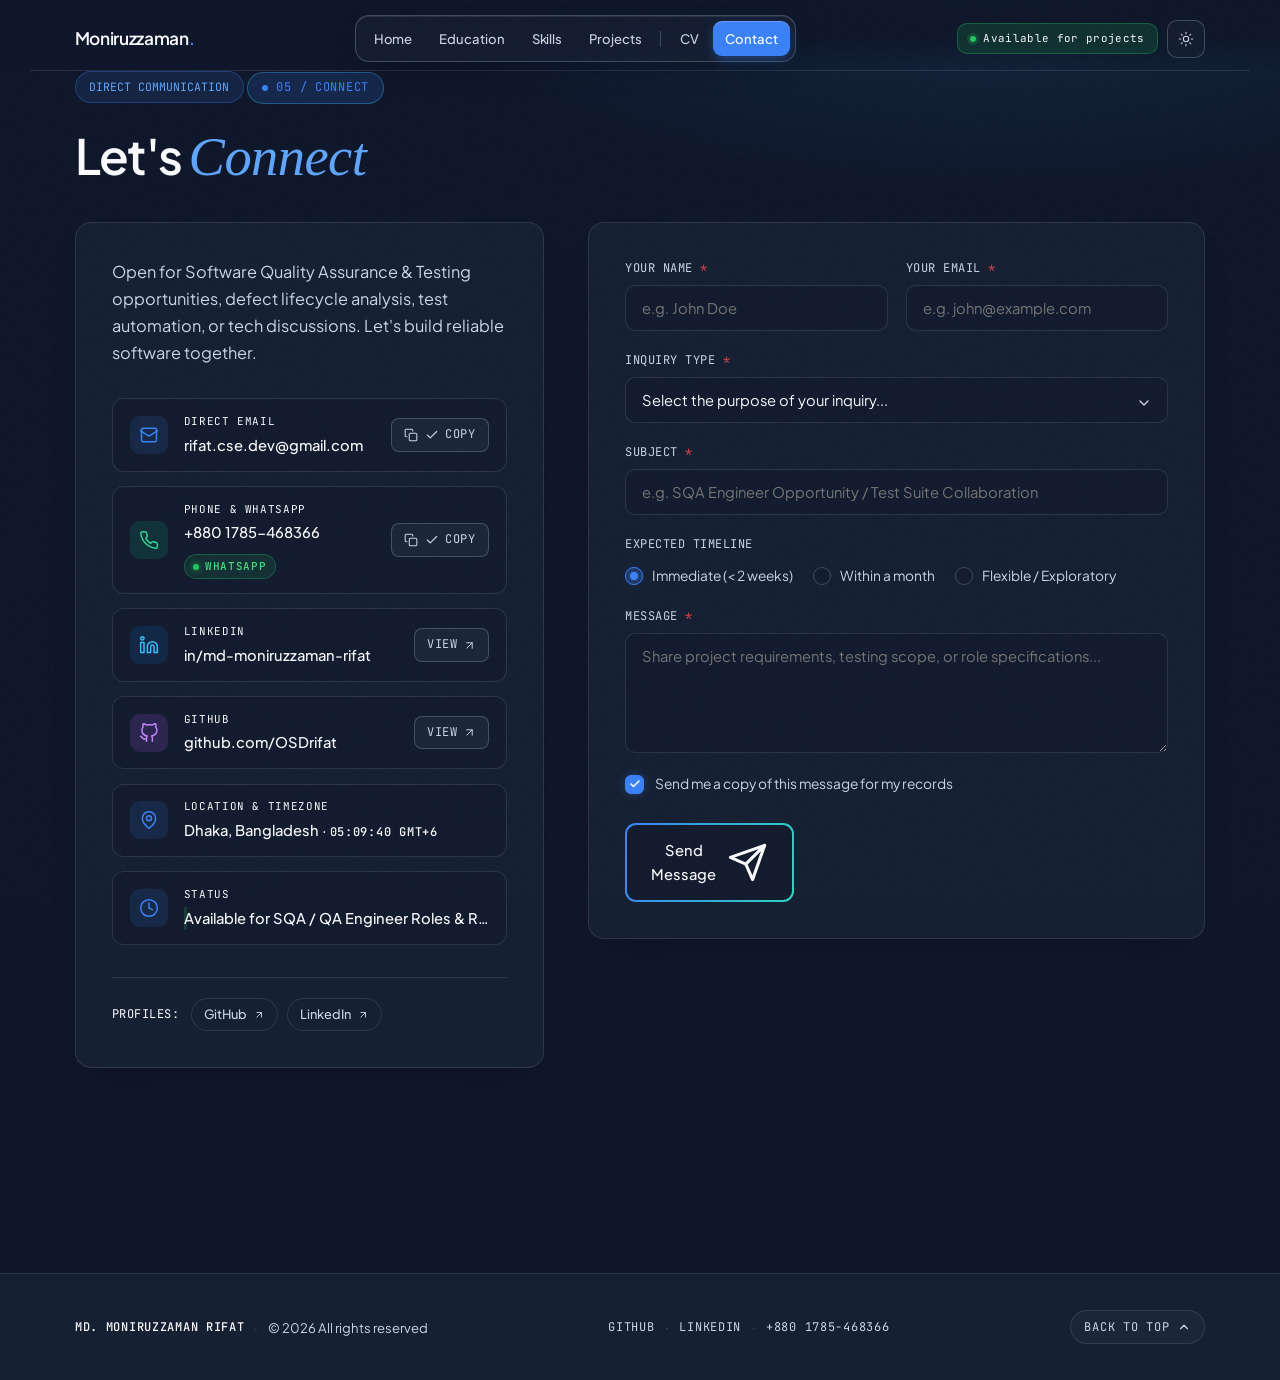
==== commit 09f4bf09: "Add interactive CV page, executive CV section, and downloadable PDF resume" ====
--- a/contact.html
+++ b/contact.html
@@ -42,7 +42,7 @@
           <a href="index.html#skills" class="dock-link">Skills</a>
           <a href="projects.html" class="dock-link">Projects</a>
           <span class="dock-divider" aria-hidden="true"></span>
-          <a href="index.html#top" class="dock-link" id="dock-cv">CV</a>
+          <a href="cv.html" class="dock-link" id="dock-cv">CV</a>
           <a href="contact.html" class="dock-link is-active" aria-current="page">Contact</a>
         </div>
       </nav>
@@ -94,6 +94,7 @@
         <a href="education.html" class="drawer-link">Education</a>
         <a href="index.html#skills" class="drawer-link">Skills</a>
         <a href="projects.html" class="drawer-link">Projects</a>
+        <a href="cv.html" class="drawer-link">CV</a>
         <a href="contact.html" class="drawer-link is-active" aria-current="page">Contact</a>
       </div>
     </div>
@@ -383,6 +384,8 @@
         </div>
       </div>
     </section>
+
+    
   </main>
 
   <!-- =====================================================================
--- a/css/styles.css
+++ b/css/styles.css
@@ -3405,3 +3405,320 @@
   line-height: 1.5;
   margin: 0;
 }
+
+/* =============================================================================
+   Executive CV Showcase Card (Section 04)
+   ============================================================================= */
+.cv-executive-card {
+  position: relative;
+  display: flex;
+  align-items: center;
+  justify-content: space-between;
+  gap: 2.5rem;
+  padding: 2.25rem 2.5rem;
+  margin-top: 1.5rem;
+  border-radius: 20px;
+  background: linear-gradient(135deg, rgba(13, 22, 41, 0.92) 0%, rgba(8, 14, 27, 0.98) 100%);
+  border: 1px solid rgba(56, 189, 248, 0.28);
+  box-shadow: 0 16px 40px -10px rgba(0, 0, 0, 0.6), 0 0 35px -5px rgba(0, 229, 255, 0.12), inset 0 1px 0 rgba(255, 255, 255, 0.08);
+  backdrop-filter: blur(16px);
+  -webkit-backdrop-filter: blur(16px);
+  overflow: hidden;
+  transition: border-color 0.3s ease, box-shadow 0.3s ease;
+}
+
+.cv-executive-card::before {
+  content: "";
+  position: absolute;
+  top: 0;
+  left: 0;
+  right: 0;
+  height: 2px;
+  background: linear-gradient(90deg, transparent 0%, rgba(0, 242, 254, 0.8) 50%, transparent 100%);
+  pointer-events: none;
+}
+
+.cv-executive-card:hover {
+  border-color: rgba(56, 189, 248, 0.45);
+  box-shadow: 0 20px 50px -10px rgba(0, 0, 0, 0.7), 0 0 45px -5px rgba(0, 229, 255, 0.2), inset 0 1px 0 rgba(255, 255, 255, 0.12);
+}
+
+.cv-exec-left {
+  display: flex;
+  align-items: center;
+  gap: 1.75rem;
+  flex: 1;
+  min-width: 0;
+}
+
+.cv-avatar-wrap {
+  flex-shrink: 0;
+  width: 105px;
+  height: 105px;
+  border-radius: 18px;
+  overflow: hidden;
+  border: 2px solid rgba(0, 229, 255, 0.4);
+  box-shadow: 0 8px 24px rgba(0, 0, 0, 0.45), 0 0 20px rgba(0, 229, 255, 0.22);
+  background: #0b1329;
+}
+
+.cv-avatar-img {
+  width: 100%;
+  height: 100%;
+  object-fit: cover;
+  object-position: center 15%;
+  display: block;
+}
+
+.cv-exec-info {
+  flex: 1;
+  min-width: 0;
+}
+
+.cv-exec-name {
+  font-family: var(--font-heading);
+  font-size: 1.55rem;
+  font-weight: 800;
+  letter-spacing: 0.02em;
+  color: #ffffff;
+  text-transform: uppercase;
+  margin: 0 0 0.35rem 0;
+  line-height: 1.2;
+}
+
+.cv-exec-role {
+  font-size: 0.95rem;
+  font-weight: 600;
+  color: #00f2fe;
+  margin: 0 0 0.75rem 0;
+  letter-spacing: 0.01em;
+  line-height: 1.35;
+}
+
+.cv-exec-bio {
+  font-size: 0.88rem;
+  line-height: 1.55;
+  color: rgba(226, 232, 240, 0.85);
+  margin: 0 0 1.15rem 0;
+  max-width: 660px;
+}
+
+.cv-exec-badges {
+  display: flex;
+  flex-wrap: wrap;
+  gap: 0.55rem;
+  align-items: center;
+}
+
+.cv-badge-pill {
+  display: inline-flex;
+  align-items: center;
+  gap: 0.45rem;
+  padding: 0.35rem 0.85rem;
+  border-radius: 9999px;
+  font-size: 0.78rem;
+  font-weight: 600;
+  background: rgba(0, 229, 255, 0.08);
+  border: 1px solid rgba(0, 229, 255, 0.28);
+  color: #bae6fd;
+  backdrop-filter: blur(8px);
+  -webkit-backdrop-filter: blur(8px);
+  white-space: nowrap;
+  transition: transform 0.2s ease, border-color 0.2s ease, background-color 0.2s ease;
+}
+
+.cv-badge-pill:hover {
+  transform: translateY(-2px);
+  border-color: rgba(0, 229, 255, 0.6);
+  background-color: rgba(0, 229, 255, 0.16);
+  color: #e0f2fe;
+}
+
+.cv-badge-pill svg {
+  flex-shrink: 0;
+  color: #38bdf8;
+}
+
+.cv-exec-right {
+  display: flex;
+  flex-direction: column;
+  gap: 0.85rem;
+  flex-shrink: 0;
+  justify-content: center;
+  min-width: 250px;
+}
+
+.btn-cv-primary {
+  display: inline-flex;
+  align-items: center;
+  justify-content: center;
+  gap: 0.65rem;
+  padding: 0.85rem 1.6rem;
+  border-radius: 9999px;
+  font-size: 0.92rem;
+  font-weight: 700;
+  background: linear-gradient(135deg, #00f2fe 0%, #4facfe 100%);
+  color: #031326 !important;
+  text-decoration: none;
+  border: none;
+  box-shadow: 0 4px 20px rgba(0, 242, 254, 0.35);
+  transition: transform 0.25s ease, box-shadow 0.25s ease, filter 0.25s ease;
+  white-space: nowrap;
+  text-align: center;
+  cursor: pointer;
+}
+
+.btn-cv-primary:hover {
+  transform: translateY(-2px);
+  box-shadow: 0 8px 28px rgba(0, 242, 254, 0.55);
+  filter: brightness(1.08);
+  color: #020c1a !important;
+}
+
+.btn-cv-secondary {
+  display: inline-flex;
+  align-items: center;
+  justify-content: center;
+  gap: 0.65rem;
+  padding: 0.82rem 1.6rem;
+  border-radius: 9999px;
+  font-size: 0.92rem;
+  font-weight: 600;
+  background: rgba(15, 23, 42, 0.7);
+  border: 1px solid rgba(255, 255, 255, 0.22);
+  color: #f1f5f9 !important;
+  text-decoration: none;
+  backdrop-filter: blur(10px);
+  -webkit-backdrop-filter: blur(10px);
+  transition: transform 0.25s ease, background-color 0.25s ease, border-color 0.25s ease, color 0.25s ease, box-shadow 0.25s ease;
+  white-space: nowrap;
+  text-align: center;
+  cursor: pointer;
+}
+
+.btn-cv-secondary:hover {
+  background: rgba(30, 41, 59, 0.9);
+  border-color: rgba(0, 242, 254, 0.5);
+  color: #00f2fe !important;
+  transform: translateY(-2px);
+  box-shadow: 0 4px 18px rgba(0, 0, 0, 0.35);
+}
+
+.btn-cv-icon {
+  width: 18px;
+  height: 18px;
+  flex-shrink: 0;
+}
+
+/* Light Theme Adaptations */
+[data-theme="light"] .cv-executive-card {
+  background: linear-gradient(135deg, rgba(255, 255, 255, 0.96) 0%, rgba(240, 246, 255, 0.98) 100%);
+  border-color: rgba(2, 132, 199, 0.28);
+  box-shadow: 0 16px 40px -10px rgba(2, 132, 199, 0.12), 0 0 30px rgba(2, 132, 199, 0.08);
+}
+
+[data-theme="light"] .cv-executive-card::before {
+  background: linear-gradient(90deg, transparent 0%, rgba(2, 132, 199, 0.7) 50%, transparent 100%);
+}
+
+[data-theme="light"] .cv-avatar-wrap {
+  border-color: rgba(2, 132, 199, 0.4);
+  box-shadow: 0 8px 24px rgba(2, 132, 199, 0.2);
+  background: #f0f6ff;
+}
+
+[data-theme="light"] .cv-exec-name {
+  color: #0f172a;
+}
+
+[data-theme="light"] .cv-exec-role {
+  color: #0284c7;
+}
+
+[data-theme="light"] .cv-exec-bio {
+  color: #475569;
+}
+
+[data-theme="light"] .cv-badge-pill {
+  background: rgba(2, 132, 199, 0.08);
+  border-color: rgba(2, 132, 199, 0.25);
+  color: #0369a1;
+}
+
+[data-theme="light"] .cv-badge-pill:hover {
+  background-color: rgba(2, 132, 199, 0.16);
+  border-color: rgba(2, 132, 199, 0.5);
+  color: #075985;
+}
+
+[data-theme="light"] .cv-badge-pill svg {
+  color: #0284c7;
+}
+
+[data-theme="light"] .btn-cv-primary {
+  background: linear-gradient(135deg, #0284c7 0%, #0369a1 100%);
+  color: #ffffff !important;
+  box-shadow: 0 4px 18px rgba(2, 132, 199, 0.35);
+}
+
+[data-theme="light"] .btn-cv-primary:hover {
+  box-shadow: 0 8px 24px rgba(2, 132, 199, 0.5);
+  color: #ffffff !important;
+}
+
+[data-theme="light"] .btn-cv-secondary {
+  background: rgba(255, 255, 255, 0.9);
+  border-color: rgba(2, 132, 199, 0.3);
+  color: #0f172a !important;
+}
+
+[data-theme="light"] .btn-cv-secondary:hover {
+  background: #f8fafc;
+  border-color: #0284c7;
+  color: #0284c7 !important;
+}
+
+/* Responsive Breakpoints */
+@media (max-width: 992px) {
+  .cv-executive-card {
+    flex-direction: column;
+    align-items: stretch;
+    gap: 1.75rem;
+    padding: 2rem 1.75rem;
+  }
+
+  .cv-exec-right {
+    min-width: 100%;
+    width: 100%;
+  }
+
+  .btn-cv-primary,
+  .btn-cv-secondary {
+    width: 100%;
+  }
+}
+
+@media (max-width: 640px) {
+  .cv-exec-left {
+    flex-direction: column;
+    align-items: flex-start;
+    gap: 1.25rem;
+  }
+
+  .cv-avatar-wrap {
+    width: 85px;
+    height: 85px;
+  }
+
+  .cv-exec-name {
+    font-size: 1.35rem;
+  }
+
+  .cv-exec-role {
+    font-size: 0.88rem;
+  }
+
+  .cv-executive-card {
+    padding: 1.5rem 1.25rem;
+  }
+}
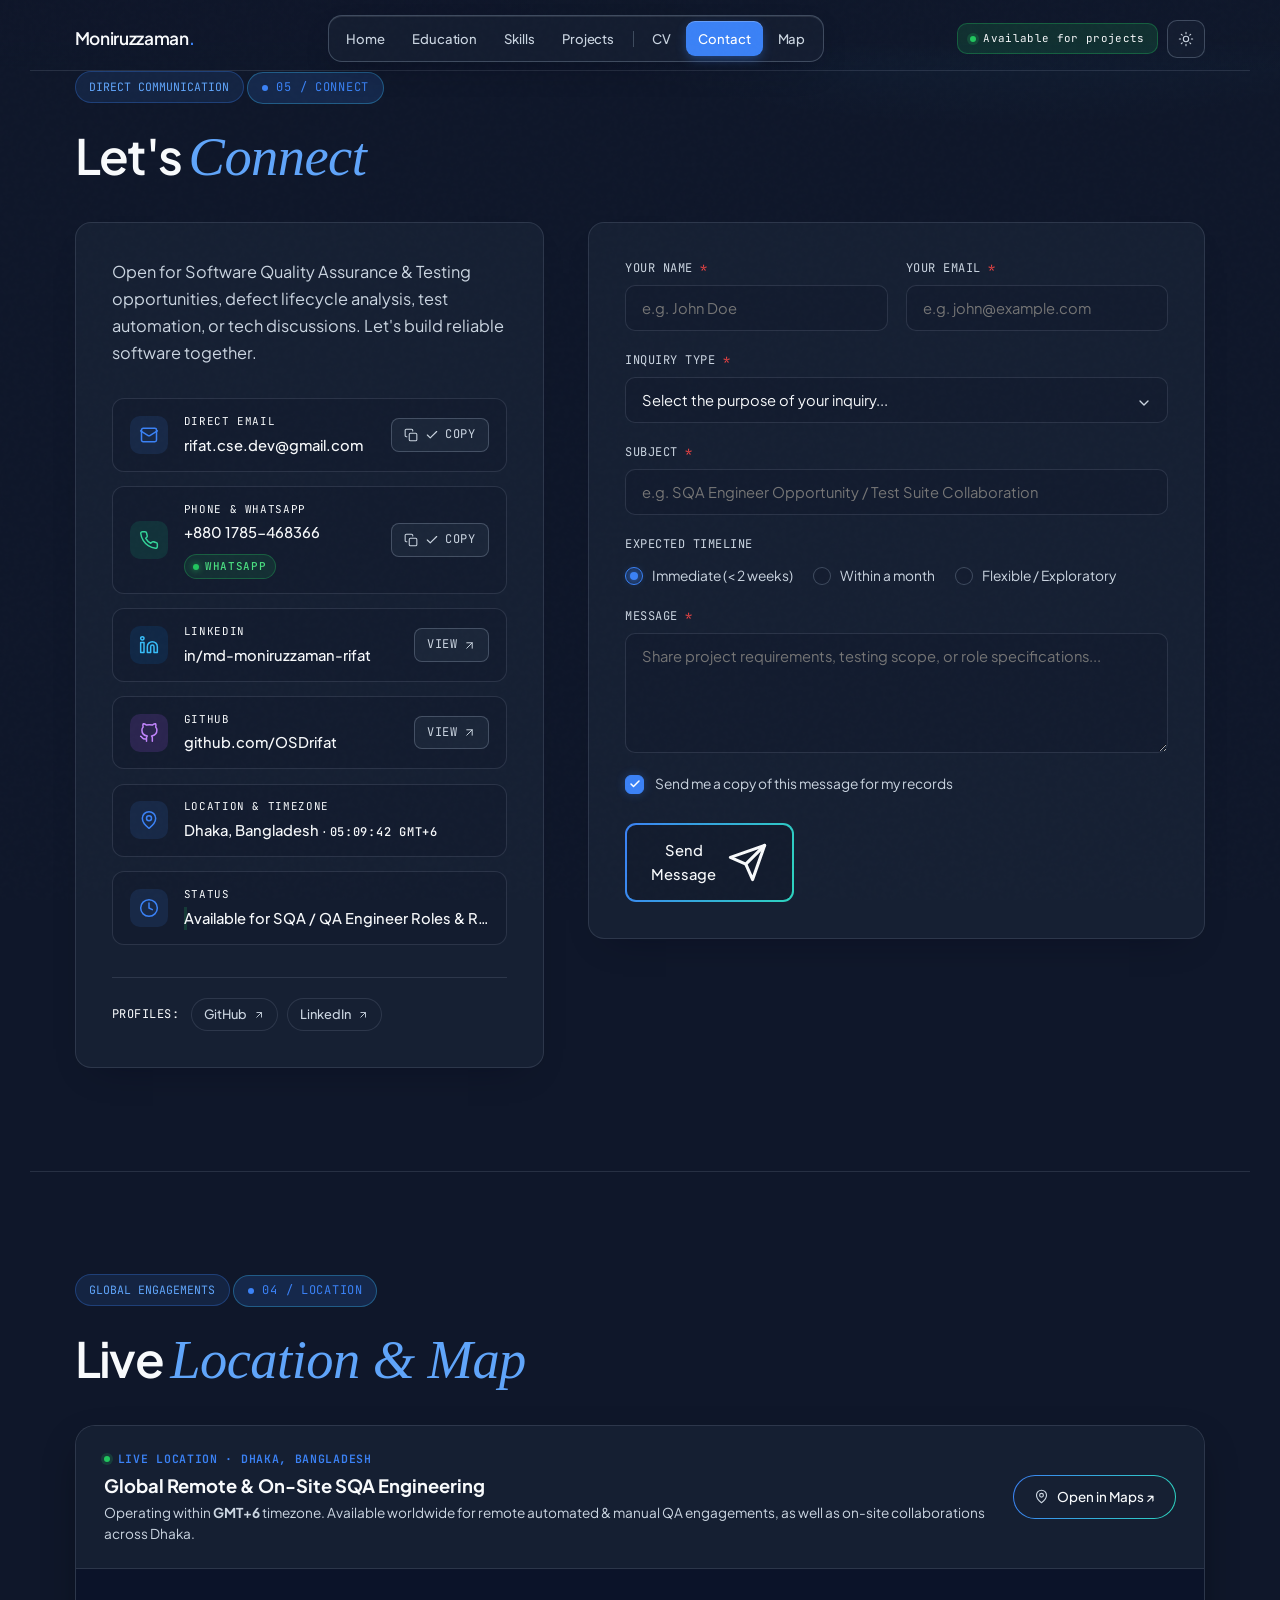
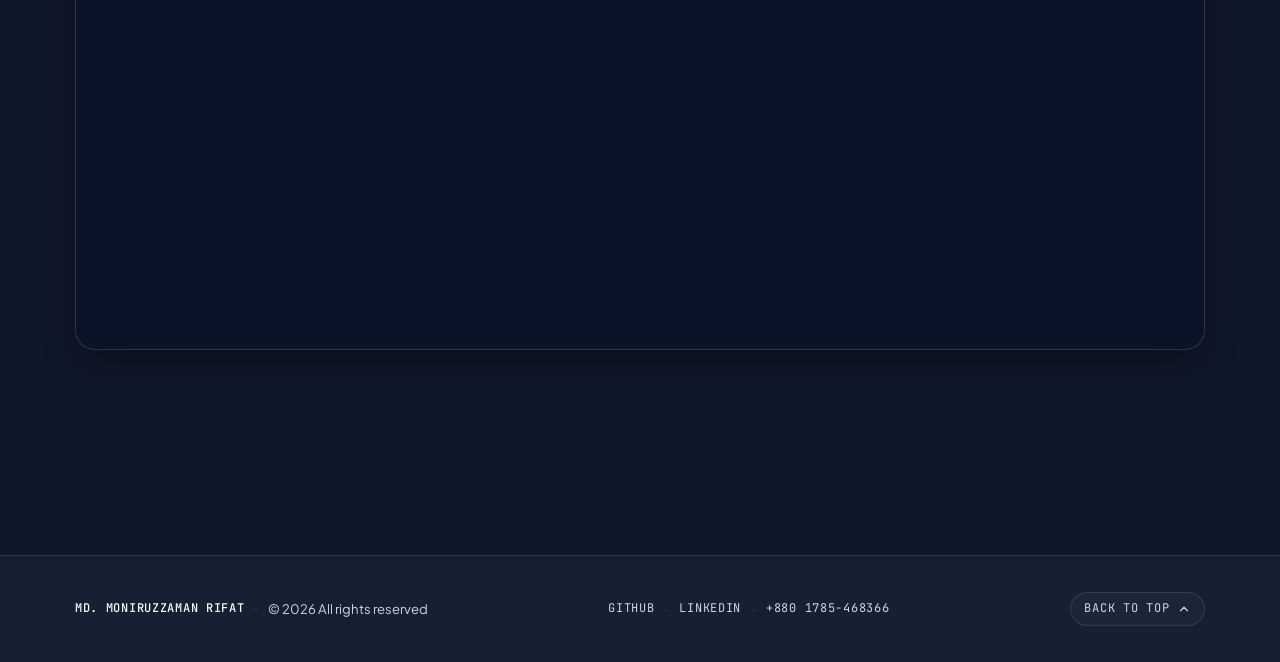
==== commit eee67c7d: "Add standalone location map section with dark mode support and navigation links" ====
--- a/contact.html
+++ b/contact.html
@@ -44,6 +44,7 @@
           <span class="dock-divider" aria-hidden="true"></span>
           <a href="cv.html" class="dock-link" id="dock-cv">CV</a>
           <a href="contact.html" class="dock-link is-active" aria-current="page">Contact</a>
+          <a href="#map" class="dock-link" id="dock-map">Map</a>
         </div>
       </nav>
 
@@ -96,6 +97,7 @@
         <a href="projects.html" class="drawer-link">Projects</a>
         <a href="cv.html" class="drawer-link">CV</a>
         <a href="contact.html" class="drawer-link is-active" aria-current="page">Contact</a>
+        <a href="#map" class="drawer-link">Map</a>
       </div>
     </div>
   </header>
@@ -385,7 +387,60 @@
       </div>
     </section>
 
-    
+    <!-- =======================================================================
+         Section 04 — Location & Live Map
+         ======================================================================= -->
+    <section id="map" class="container section-block" aria-labelledby="map-title">
+      <div class="skills-header reveal-on-scroll">
+        <div>
+          <span class="subpage-badge">GLOBAL ENGAGEMENTS</span>
+          <p class="hero-eyebrow mono" id="map-eyebrow">04 / Location</p>
+          <h2 class="section-title" id="map-title">
+            Live <em>Location &amp; Map</em>
+          </h2>
+        </div>
+      </div>
+
+      <!-- Interactive Location Map Card -->
+      <div class="contact-map-card reveal-on-scroll">
+        <div class="contact-map-header">
+          <div class="contact-map-info">
+            <span class="mono contact-map-badge">
+              <span class="status-dot" aria-hidden="true"></span>
+              Live Location · Dhaka, Bangladesh
+            </span>
+            <h3 class="contact-map-title">Global Remote &amp; On-Site SQA Engineering</h3>
+            <p class="contact-map-desc">
+              Operating within <strong>GMT+6</strong> timezone. Available worldwide for remote automated &amp; manual QA engagements, as well as on-site collaborations across Dhaka.
+            </p>
+          </div>
+          <a
+            href="https://maps.google.com/?q=Daffodil+International+University,+Dhaka,+Bangladesh"
+            target="_blank"
+            rel="noopener noreferrer"
+            class="btn btn-secondary contact-map-btn"
+            title="Open in Google Maps"
+          >
+            <svg viewBox="0 0 24 24" fill="none" stroke="currentColor" stroke-width="1.8" stroke-linecap="round" stroke-linejoin="round" class="contact-map-btn-icon" aria-hidden="true">
+              <path d="M20 10c0 6-8 12-8 12s-8-6-8-12a8 8 0 0 1 16 0Z"></path>
+              <circle cx="12" cy="10" r="3"></circle>
+            </svg>
+            <span>Open in Maps ↗</span>
+          </a>
+        </div>
+
+        <div class="contact-map-frame-wrap">
+          <iframe
+            title="Location Map - Dhaka, Bangladesh"
+            src="https://maps.google.com/maps?q=Daffodil%20International%20University,%20Dhaka,%20Bangladesh&amp;t=&amp;z=13&amp;ie=UTF8&amp;iwloc=&amp;output=embed"
+            class="contact-map-iframe"
+            loading="lazy"
+            allowfullscreen
+            referrerpolicy="no-referrer-when-downgrade"
+          ></iframe>
+        </div>
+      </div>
+    </section>
   </main>
 
   <!-- =====================================================================
--- a/css/styles.css
+++ b/css/styles.css
@@ -3722,3 +3722,130 @@
     padding: 1.5rem 1.25rem;
   }
 }
+
+
+/* =============================================================================
+   Contact Section Location Map Card
+   ============================================================================= */
+.contact-map-card {
+  margin-top: 2.25rem;
+  border-radius: 20px;
+  background: var(--surface);
+  border: 1px solid var(--hairline);
+  box-shadow: 0 16px 40px -10px rgba(0, 0, 0, 0.45);
+  overflow: hidden;
+  transition: border-color 0.3s ease, box-shadow 0.3s ease;
+}
+
+.contact-map-card:hover {
+  border-color: rgba(56, 189, 248, 0.4);
+  box-shadow: 0 20px 50px -10px rgba(0, 0, 0, 0.6), 0 0 30px rgba(0, 229, 255, 0.08);
+}
+
+.contact-map-header {
+  display: flex;
+  align-items: center;
+  justify-content: space-between;
+  gap: 1.5rem;
+  padding: 1.5rem 1.75rem;
+  background: color-mix(in srgb, var(--surface) 90%, var(--bg));
+  border-bottom: 1px solid var(--hairline);
+  flex-wrap: wrap;
+}
+
+.contact-map-info {
+  display: flex;
+  flex-direction: column;
+  gap: 0.35rem;
+  flex: 1;
+  min-width: 260px;
+}
+
+.contact-map-badge {
+  display: inline-flex;
+  align-items: center;
+  gap: 0.5rem;
+  font-size: 0.72rem;
+  text-transform: uppercase;
+  letter-spacing: 0.06em;
+  color: var(--accent);
+  font-weight: 600;
+}
+
+.contact-map-title {
+  font-family: var(--font-heading);
+  font-size: 1.15rem;
+  font-weight: 700;
+  color: var(--ink);
+  margin: 0;
+  line-height: 1.3;
+}
+
+.contact-map-desc {
+  font-size: 0.85rem;
+  color: var(--ink-muted);
+  line-height: 1.5;
+  margin: 0;
+}
+
+.contact-map-btn {
+  display: inline-flex;
+  align-items: center;
+  gap: 0.5rem;
+  font-size: 0.84rem;
+  padding: 0.65rem 1.25rem;
+  border-radius: 9999px;
+  flex-shrink: 0;
+}
+
+.contact-map-btn-icon {
+  width: 15px;
+  height: 15px;
+}
+
+.contact-map-frame-wrap {
+  position: relative;
+  width: 100%;
+  height: 380px;
+  background: #0b1329;
+  overflow: hidden;
+}
+
+.contact-map-iframe {
+  width: 100%;
+  height: 100%;
+  border: 0;
+  display: block;
+  transition: filter 0.4s ease;
+}
+
+/* Dark Mode Map Aesthetics (invert colors for sleek dark maps) */
+[data-theme="dark"] .contact-map-iframe {
+  filter: invert(90%) hue-rotate(180deg) contrast(110%) brightness(92%);
+}
+
+[data-theme="light"] .contact-map-iframe {
+  filter: none;
+}
+
+[data-theme="light"] .contact-map-card {
+  box-shadow: 0 16px 36px -10px rgba(0, 0, 0, 0.08);
+}
+
+@media (max-width: 768px) {
+  .contact-map-header {
+    flex-direction: column;
+    align-items: flex-start;
+    gap: 1rem;
+    padding: 1.25rem;
+  }
+
+  .contact-map-btn {
+    width: 100%;
+    justify-content: center;
+  }
+
+  .contact-map-frame-wrap {
+    height: 300px;
+  }
+}
